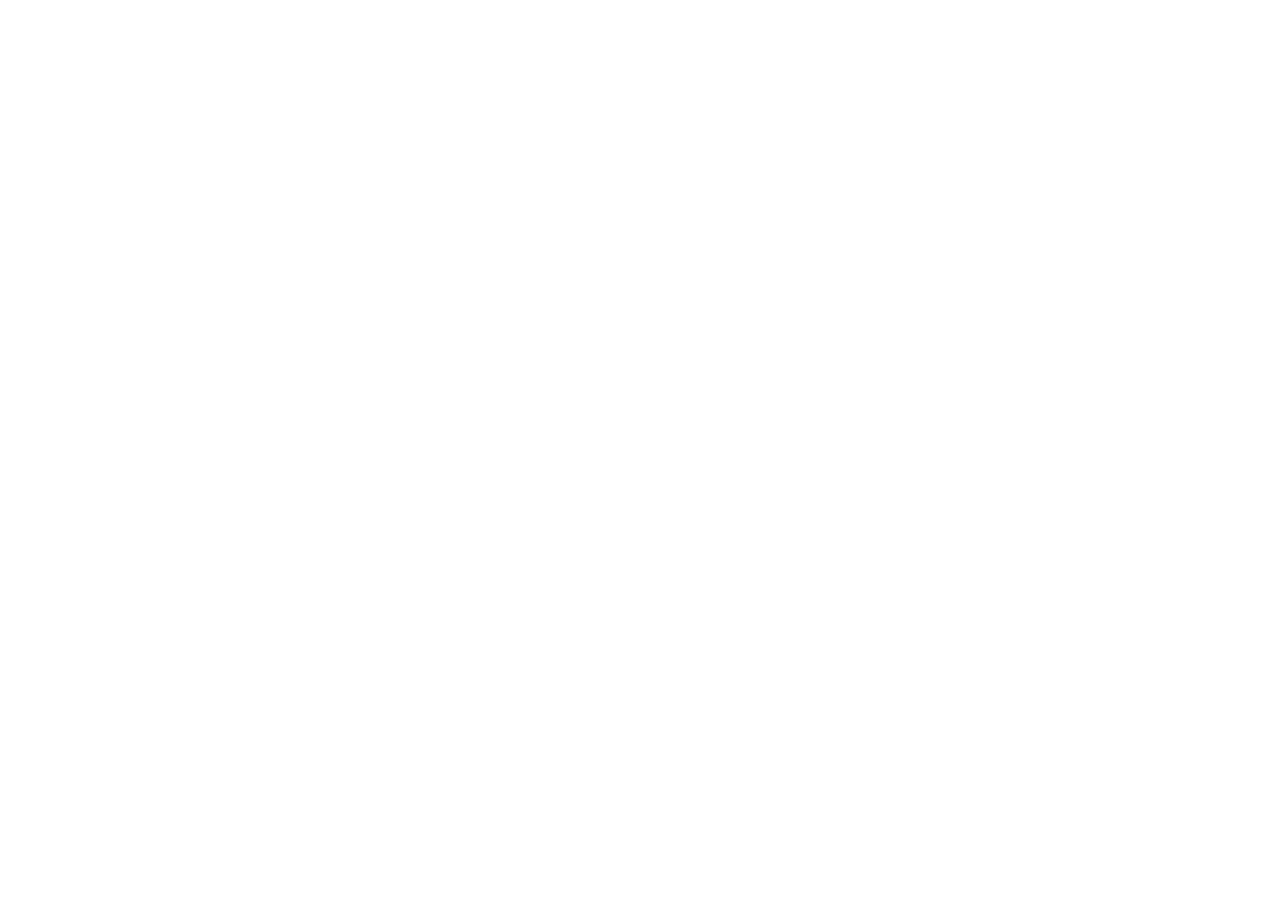
==== index.html @ 01b79fdd "Initial commit" ====
<!DOCTYPE html>
<html lang="en">
<head>
  <meta charset="utf-8" />
  <meta name="viewport" content="width=device-width, initial-scale=1" />
  <meta
    name="description"
    content="SwaggerUI"
  />
  <title>SwaggerUI</title>
  <link rel="stylesheet" href="https://unpkg.com/swagger-ui-dist@4.5.0/swagger-ui.css" />
  <link rel="stylesheet" href="./css/theme-flattop.css">
</head>
<body id="body">
<div id="swagger-ui"></div>
<script src="https://unpkg.com/swagger-ui-dist@4.5.0/swagger-ui-bundle.js" crossorigin></script>
<script src="./js/openapiLogic.js" opendef="./definitions/subnet.yaml"></script>
<script src="./js/hideThings.js"></script>
</body>
</html>
---- css/theme-flattop.css ----
@charset "UTF-8";
.swagger-ui html {
  box-sizing: border-box
}

.swagger-ui *, .swagger-ui :after, .swagger-ui :before {
  box-sizing: inherit
}

.swagger-ui body {
  margin: 0;
  background: #fafafa
}

.swagger-ui .wrapper {
  width: 100%;
  max-width: 1460px;
  margin: 0 auto;
  padding: 0 20px
}

.swagger-ui .opblock-tag-section {
  display: -webkit-box;
  display: -ms-flexbox;
  display: flex;
  -webkit-box-orient: vertical;
  -webkit-box-direction: normal;
  -ms-flex-direction: column;
  flex-direction: column
}

.swagger-ui .opblock-tag {
  display: -webkit-box;
  display: -ms-flexbox;
  display: flex;
  padding: 10px 20px 10px 10px;
  cursor: pointer;
  -webkit-transition: all .2s;
  transition: all .2s;
  border-bottom: 1px solid rgba(59, 65, 81, .3);
  -webkit-box-align: center;
  -ms-flex-align: center;
  align-items: center
}

.swagger-ui .opblock-tag:hover {
  background: rgba(0, 0, 0, .02)
}

.swagger-ui .opblock-tag {
  font-size: 24px;
  margin: 0 0 5px;
  font-family: Titillium Web, sans-serif;
  color: #3b4151
}

.swagger-ui .opblock-tag.no-desc span {
  -webkit-box-flex: 1;
  -ms-flex: 1;
  flex: 1
}

.swagger-ui .opblock-tag svg {
  -webkit-transition: all .4s;
  transition: all .4s
}

.swagger-ui .opblock-tag small {
  font-size: 14px;
  font-weight: 400;
  padding: 0 10px;
  -webkit-box-flex: 1;
  -ms-flex: 1;
  flex: 1;
  font-family: Open Sans, sans-serif;
  color: #3b4151
}

.swagger-ui .parаmeter__type {
  font-size: 12px;
  padding: 5px 0;
  font-family: Source Code Pro, monospace;
  font-weight: 600;
  color: #3b4151
}

.swagger-ui .view-line-link {
  position: relative;
  top: 3px;
  width: 20px;
  margin: 0 5px;
  cursor: pointer;
  -webkit-transition: all .5s;
  transition: all .5s
}

.swagger-ui .opblock {
  margin: 0 0 15px;
  border: 1px solid #000;
  border-radius: 4px;
  box-shadow: 0 0 3px rgba(0, 0, 0, .19)
}

.swagger-ui .opblock.is-open .opblock-summary {
  border-bottom: 1px solid #000
}

.swagger-ui .opblock .opblock-section-header {
  padding: 8px 20px;
  background: hsla(0, 0%, 100%, .8);
  box-shadow: 0 1px 2px rgba(0, 0, 0, .1)
}

.swagger-ui .opblock .opblock-section-header, .swagger-ui .opblock .opblock-section-header label {
  display: -webkit-box;
  display: -ms-flexbox;
  display: flex;
  -webkit-box-align: center;
  -ms-flex-align: center;
  align-items: center
}

.swagger-ui .opblock .opblock-section-header label {
  font-size: 12px;
  font-weight: 700;
  margin: 0;
  font-family: Titillium Web, sans-serif;
  color: #3b4151
}

.swagger-ui .opblock .opblock-section-header label span {
  padding: 0 10px 0 0
}

.swagger-ui .opblock .opblock-section-header h4 {
  font-size: 14px;
  margin: 0;
  -webkit-box-flex: 1;
  -ms-flex: 1;
  flex: 1;
  font-family: Titillium Web, sans-serif;
  color: #3b4151
}

.swagger-ui .opblock .opblock-summary-method {
  font-size: 14px;
  font-weight: 700;
  min-width: 80px;
  padding: 6px 15px;
  text-align: center;
  border-radius: 3px;
  background: #000;
  text-shadow: 0 1px 0 rgba(0, 0, 0, .1);
  font-family: Titillium Web, sans-serif;
  color: #fff
}

.swagger-ui .opblock .opblock-summary-path, .swagger-ui .opblock .opblock-summary-path__deprecated {
  font-size: 16px;
  display: -webkit-box;
  display: -ms-flexbox;
  display: flex;
  padding: 0 10px;
  font-family: Source Code Pro, monospace;
  font-weight: 600;
  color: #3b4151;
  -webkit-box-align: center;
  -ms-flex-align: center;
  align-items: center
}

.swagger-ui .opblock .opblock-summary-path .view-line-link, .swagger-ui .opblock .opblock-summary-path__deprecated .view-line-link {
  position: relative;
  top: 2px;
  width: 0;
  margin: 0;
  cursor: pointer;
  -webkit-transition: all .5s;
  transition: all .5s
}

.swagger-ui .opblock .opblock-summary-path:hover .view-line-link, .swagger-ui .opblock .opblock-summary-path__deprecated:hover .view-line-link {
  width: 18px;
  margin: 0 5px
}

.swagger-ui .opblock .opblock-summary-path__deprecated {
  text-decoration: line-through
}

.swagger-ui .opblock .opblock-summary-description {
  font-size: 13px;
  -webkit-box-flex: 1;
  -ms-flex: 1;
  flex: 1;
  font-family: Open Sans, sans-serif;
  color: #3b4151
}

.swagger-ui .opblock .opblock-summary {
  display: -webkit-box;
  display: -ms-flexbox;
  display: flex;
  padding: 5px;
  cursor: pointer;
  -webkit-box-align: center;
  -ms-flex-align: center;
  align-items: center
}

.swagger-ui .opblock.opblock-post {
  border-color: #49cc90;
  background: rgba(73, 204, 144, .1)
}

.swagger-ui .opblock.opblock-post .opblock-summary-method {
  background: #49cc90
}

.swagger-ui .opblock.opblock-post .opblock-summary {
  border-color: #49cc90
}

.swagger-ui .opblock.opblock-put {
  border-color: #fca130;
  background: rgba(252, 161, 48, .1)
}

.swagger-ui .opblock.opblock-put .opblock-summary-method {
  background: #fca130
}

.swagger-ui .opblock.opblock-put .opblock-summary {
  border-color: #fca130
}

.swagger-ui .opblock.opblock-delete {
  border-color: #f93e3e;
  background: rgba(249, 62, 62, .1)
}

.swagger-ui .opblock.opblock-delete .opblock-summary-method {
  background: #f93e3e
}

.swagger-ui .opblock.opblock-delete .opblock-summary {
  border-color: #f93e3e
}

.swagger-ui .opblock.opblock-get {
  border-color: #61affe;
  background: rgba(97, 175, 254, .1)
}

.swagger-ui .opblock.opblock-get .opblock-summary-method {
  background: #61affe
}

.swagger-ui .opblock.opblock-get .opblock-summary {
  border-color: #61affe
}

.swagger-ui .opblock.opblock-patch {
  border-color: #50e3c2;
  background: rgba(80, 227, 194, .1)
}

.swagger-ui .opblock.opblock-patch .opblock-summary-method {
  background: #50e3c2
}

.swagger-ui .opblock.opblock-patch .opblock-summary {
  border-color: #50e3c2
}

.swagger-ui .opblock.opblock-head {
  border-color: #9012fe;
  background: rgba(144, 18, 254, .1)
}

.swagger-ui .opblock.opblock-head .opblock-summary-method {
  background: #9012fe
}

.swagger-ui .opblock.opblock-head .opblock-summary {
  border-color: #9012fe
}

.swagger-ui .opblock.opblock-options {
  border-color: #0d5aa7;
  background: rgba(13, 90, 167, .1)
}

.swagger-ui .opblock.opblock-options .opblock-summary-method {
  background: #0d5aa7
}

.swagger-ui .opblock.opblock-options .opblock-summary {
  border-color: #0d5aa7
}

.swagger-ui .opblock.opblock-deprecated {
  opacity: .6;
  border-color: #ebebeb;
  background: hsla(0, 0%, 92%, .1)
}

.swagger-ui .opblock.opblock-deprecated .opblock-summary-method {
  background: #ebebeb
}

.swagger-ui .opblock.opblock-deprecated .opblock-summary {
  border-color: #ebebeb
}

.swagger-ui .tab {
  display: -webkit-box;
  display: -ms-flexbox;
  display: flex;
  margin: 20px 0 10px;
  padding: 0;
  list-style: none
}

.swagger-ui .tab li {
  font-size: 12px;
  min-width: 100px;
  min-width: 90px;
  padding: 0;
  cursor: pointer;
  font-family: Titillium Web, sans-serif;
  color: #3b4151
}

.swagger-ui .tab li:first-of-type {
  position: relative;
  padding-left: 0
}

.swagger-ui .tab li:first-of-type:after {
  position: absolute;
  top: 0;
  right: 6px;
  width: 1px;
  height: 100%;
  content: "";
  background: rgba(0, 0, 0, .2)
}

.swagger-ui .tab li.active {
  font-weight: 700
}

.swagger-ui .opblock-description-wrapper, .swagger-ui .opblock-title_normal {
  padding: 15px 20px
}

.swagger-ui .opblock-description-wrapper, .swagger-ui .opblock-description-wrapper h4, .swagger-ui .opblock-title_normal, .swagger-ui .opblock-title_normal h4 {
  font-size: 12px;
  margin: 0 0 5px;
  font-family: Open Sans, sans-serif;
  color: #3b4151
}

.swagger-ui .opblock-description-wrapper p, .swagger-ui .opblock-title_normal p {
  font-size: 14px;
  margin: 0;
  font-family: Open Sans, sans-serif;
  color: #3b4151
}

.swagger-ui .execute-wrapper {
  padding: 20px;
  text-align: right
}

.swagger-ui .execute-wrapper .btn {
  width: 100%;
  padding: 8px 40px
}

.swagger-ui .body-param-options {
  display: -webkit-box;
  display: -ms-flexbox;
  display: flex;
  -webkit-box-orient: vertical;
  -webkit-box-direction: normal;
  -ms-flex-direction: column;
  flex-direction: column
}

.swagger-ui .body-param-options .body-param-edit {
  padding: 10px 0
}

.swagger-ui .body-param-options label {
  padding: 8px 0
}

.swagger-ui .body-param-options label select {
  margin: 3px 0 0
}

.swagger-ui .responses-inner {
  padding: 20px
}

.swagger-ui .responses-inner h4, .swagger-ui .responses-inner h5 {
  font-size: 12px;
  margin: 10px 0 5px;
  font-family: Open Sans, sans-serif;
  color: #3b4151
}

.swagger-ui .response-col_status {
  font-size: 14px;
  font-family: Open Sans, sans-serif;
  color: #3b4151
}

.swagger-ui .response-col_status .response-undocumented {
  font-size: 11px;
  font-family: Source Code Pro, monospace;
  font-weight: 600;
  color: #999
}

.swagger-ui .response-col_description__inner span {
  font-size: 12px;
  font-style: italic;
  display: block;
  margin: 10px 0;
  padding: 10px;
  border-radius: 4px;
  background: #41444e;
  font-family: Source Code Pro, monospace;
  font-weight: 600;
  color: #fff
}

.swagger-ui .response-col_description__inner span p {
  margin: 0
}

.swagger-ui .opblock-body pre {
  font-size: 12px;
  margin: 0;
  padding: 10px;
  white-space: pre-wrap;
  border-radius: 4px;
  background: #41444e;
  font-family: Source Code Pro, monospace;
  font-weight: 600;
  color: #fff
}

.swagger-ui .opblock-body pre span {
  color: #fff!important
}

.swagger-ui .scheme-container {
  margin: 0 0 20px;
  padding: 30px 0;
  background: #fff;
  box-shadow: 0 1px 2px 0 rgba(0, 0, 0, .15)
}

.swagger-ui .scheme-container .schemes {
  display: -webkit-box;
  display: -ms-flexbox;
  display: flex;
  -webkit-box-align: center;
  -ms-flex-align: center;
  align-items: center
}

.swagger-ui .scheme-container .schemes>label {
  font-size: 12px;
  font-weight: 700;
  display: -webkit-box;
  display: -ms-flexbox;
  display: flex;
  -webkit-box-orient: vertical;
  -webkit-box-direction: normal;
  -ms-flex-direction: column;
  flex-direction: column;
  margin: -20px 15px 0 0;
  font-family: Titillium Web, sans-serif;
  color: #3b4151
}

.swagger-ui .scheme-container .schemes>label select {
  min-width: 130px;
  text-transform: uppercase
}

.swagger-ui .loading-container {
  padding: 40px 0 60px
}

.swagger-ui .loading-container .loading {
  position: relative
}

.swagger-ui .loading-container .loading:after {
  font-size: 10px;
  font-weight: 700;
  position: absolute;
  top: 50%;
  left: 50%;
  content: "loading";
  -webkit-transform: translate(-50%, -50%);
  transform: translate(-50%, -50%);
  text-transform: uppercase;
  font-family: Titillium Web, sans-serif;
  color: #3b4151
}

.swagger-ui .loading-container .loading:before {
  position: absolute;
  top: 50%;
  left: 50%;
  display: block;
  width: 60px;
  height: 60px;
  margin: -30px;
  content: "";
  -webkit-animation: rotation 1s infinite linear, opacity .5s;
  animation: rotation 1s infinite linear, opacity .5s;
  opacity: 1;
  border: 2px solid rgba(85, 85, 85, .1);
  border-top-color: rgba(0, 0, 0, .6);
  border-radius: 100%;
  -webkit-backface-visibility: hidden;
  backface-visibility: hidden
}

@-webkit-keyframes rotation {
  to {
    -webkit-transform: rotate(1turn);
    transform: rotate(1turn)
  }
}

@keyframes rotation {
  to {
    -webkit-transform: rotate(1turn);
    transform: rotate(1turn)
  }
}

@-webkit-keyframes blinker {
  50% {
    opacity: 0
  }
}

@keyframes blinker {
  50% {
    opacity: 0
  }
}

.swagger-ui .btn {
  font-size: 14px;
  font-weight: 700;
  padding: 5px 23px;
  -webkit-transition: all .3s;
  transition: all .3s;
  border: 2px solid #888;
  border-radius: 4px;
  background: transparent;
  box-shadow: 0 1px 2px rgba(0, 0, 0, .1);
  font-family: Titillium Web, sans-serif;
  color: #3b4151
}

.swagger-ui .btn[disabled] {
  cursor: not-allowed;
  opacity: .3
}

.swagger-ui .btn:hover {
  box-shadow: 0 0 5px rgba(0, 0, 0, .3)
}

.swagger-ui .btn.cancel {
  border-color: #ff6060;
  font-family: Titillium Web, sans-serif;
  color: #ff6060
}

.swagger-ui .btn.authorize {
  line-height: 1;
  display: inline;
  color: #49cc90;
  border-color: #49cc90
}

.swagger-ui .btn.authorize span {
  float: left;
  padding: 4px 20px 0 0
}

.swagger-ui .btn.authorize svg {
  fill: #49cc90
}

.swagger-ui .btn.execute {
  -webkit-animation: pulse 2s infinite;
  animation: pulse 2s infinite;
  color: #fff;
  border-color: #4990e2
}

@-webkit-keyframes pulse {
  0% {
    color: #fff;
    background: #4990e2;
    box-shadow: 0 0 0 0 rgba(73, 144, 226, .8)
  }
  70% {
    box-shadow: 0 0 0 5px rgba(73, 144, 226, 0)
  }
  to {
    color: #fff;
    background: #4990e2;
    box-shadow: 0 0 0 0 rgba(73, 144, 226, 0)
  }
}

@keyframes pulse {
  0% {
    color: #fff;
    background: #4990e2;
    box-shadow: 0 0 0 0 rgba(73, 144, 226, .8)
  }
  70% {
    box-shadow: 0 0 0 5px rgba(73, 144, 226, 0)
  }
  to {
    color: #fff;
    background: #4990e2;
    box-shadow: 0 0 0 0 rgba(73, 144, 226, 0)
  }
}

.swagger-ui .btn-group {
  display: -webkit-box;
  display: -ms-flexbox;
  display: flex;
  padding: 30px
}

.swagger-ui .btn-group .btn {
  -webkit-box-flex: 1;
  -ms-flex: 1;
  flex: 1
}

.swagger-ui .btn-group .btn:first-child {
  border-radius: 4px 0 0 4px
}

.swagger-ui .btn-group .btn:last-child {
  border-radius: 0 4px 4px 0
}

.swagger-ui .authorization__btn {
  padding: 0 10px;
  border: none;
  background: none
}

.swagger-ui .authorization__btn.locked {
  opacity: 1
}

.swagger-ui .authorization__btn.unlocked {
  opacity: .4
}

.swagger-ui .expand-methods, .swagger-ui .expand-operation {
  border: none;
  background: none
}

.swagger-ui .expand-methods svg, .swagger-ui .expand-operation svg {
  width: 20px;
  height: 20px
}

.swagger-ui .expand-methods {
  padding: 0 10px
}

.swagger-ui .expand-methods:hover svg {
  fill: #444
}

.swagger-ui .expand-methods svg {
  -webkit-transition: all .3s;
  transition: all .3s;
  fill: #777
}

.swagger-ui button {
  cursor: pointer;
  outline: none
}

.swagger-ui select {
  font-size: 14px;
  font-weight: 700;
  padding: 5px 40px 5px 10px;
  border: 2px solid #41444e;
  border-radius: 4px;
  background: #f7f7f7 url([data-uri]) right 10px center no-repeat;
  background-size: 20px;
  box-shadow: 0 1px 2px 0 rgba(0, 0, 0, .25);
  font-family: Titillium Web, sans-serif;
  color: #3b4151;
  -webkit-appearance: none;
  -moz-appearance: none;
  appearance: none
}

.swagger-ui select[multiple] {
  margin: 5px 0;
  padding: 5px;
  background: #f7f7f7
}

.swagger-ui .opblock-body select {
  min-width: 230px
}

.swagger-ui label {
  font-size: 12px;
  font-weight: 700;
  margin: 0 0 5px;
  font-family: Titillium Web, sans-serif;
  color: #3b4151
}

.swagger-ui input[type=email], .swagger-ui input[type=password], .swagger-ui input[type=search], .swagger-ui input[type=text] {
  min-width: 100px;
  margin: 5px 0;
  padding: 8px 10px;
  border: 1px solid #d9d9d9;
  border-radius: 4px;
  background: #fff
}

.swagger-ui input[type=email].invalid, .swagger-ui input[type=password].invalid, .swagger-ui input[type=search].invalid, .swagger-ui input[type=text].invalid {
  -webkit-animation: shake .4s 1;
  animation: shake .4s 1;
  border-color: #f93e3e;
  background: #feebeb
}

@-webkit-keyframes shake {
  10%, 90% {
    -webkit-transform: translate3d(-1px, 0, 0);
    transform: translate3d(-1px, 0, 0)
  }
  20%, 80% {
    -webkit-transform: translate3d(2px, 0, 0);
    transform: translate3d(2px, 0, 0)
  }
  30%, 50%, 70% {
    -webkit-transform: translate3d(-4px, 0, 0);
    transform: translate3d(-4px, 0, 0)
  }
  40%, 60% {
    -webkit-transform: translate3d(4px, 0, 0);
    transform: translate3d(4px, 0, 0)
  }
}

@keyframes shake {
  10%, 90% {
    -webkit-transform: translate3d(-1px, 0, 0);
    transform: translate3d(-1px, 0, 0)
  }
  20%, 80% {
    -webkit-transform: translate3d(2px, 0, 0);
    transform: translate3d(2px, 0, 0)
  }
  30%, 50%, 70% {
    -webkit-transform: translate3d(-4px, 0, 0);
    transform: translate3d(-4px, 0, 0)
  }
  40%, 60% {
    -webkit-transform: translate3d(4px, 0, 0);
    transform: translate3d(4px, 0, 0)
  }
}

.swagger-ui textarea {
  font-size: 12px;
  width: 100%;
  min-height: 280px;
  padding: 10px;
  border: none;
  border-radius: 4px;
  outline: none;
  background: hsla(0, 0%, 100%, .8);
  font-family: Source Code Pro, monospace;
  font-weight: 600;
  color: #3b4151
}

.swagger-ui textarea:focus {
  border: 2px solid #61affe
}

.swagger-ui textarea.curl {
  font-size: 12px;
  min-height: 100px;
  margin: 0;
  padding: 10px;
  resize: none;
  border-radius: 4px;
  background: #41444e;
  font-family: Source Code Pro, monospace;
  font-weight: 600;
  color: #fff
}

.swagger-ui .checkbox {
  padding: 5px 0 10px;
  -webkit-transition: opacity .5s;
  transition: opacity .5s;
  color: #333
}

.swagger-ui .checkbox label {
  display: -webkit-box;
  display: -ms-flexbox;
  display: flex
}

.swagger-ui .checkbox p {
  font-weight: 400!important;
  font-style: italic;
  margin: 0!important;
  font-family: Source Code Pro, monospace;
  font-weight: 600;
  color: #3b4151
}

.swagger-ui .checkbox input[type=checkbox] {
  display: none
}

.swagger-ui .checkbox input[type=checkbox]+label>.item {
  position: relative;
  top: 3px;
  display: inline-block;
  width: 16px;
  height: 16px;
  margin: 0 8px 0 0;
  padding: 5px;
  cursor: pointer;
  border-radius: 1px;
  background: #e8e8e8;
  box-shadow: 0 0 0 2px #e8e8e8;
  -webkit-box-flex: 0;
  -ms-flex: none;
  flex: none
}

.swagger-ui .checkbox input[type=checkbox]+label>.item:active {
  -webkit-transform: scale(.9);
  transform: scale(.9)
}

.swagger-ui .checkbox input[type=checkbox]:checked+label>.item {
  background: #e8e8e8 url("data:image/svg+xml;charset=utf-8,%3Csvg width='10' height='8' viewBox='3 7 10 8' xmlns='http://www.w3.org/2000/svg'%3E%3Cpath fill='%2341474E' fill-rule='evenodd' d='M6.333 15L3 11.667l1.333-1.334 2 2L11.667 7 13 8.333z'/%3E%3C/svg%3E") 50% no-repeat
}

.swagger-ui .dialog-ux {
  position: fixed;
  z-index: 9999;
  top: 0;
  right: 0;
  bottom: 0;
  left: 0
}

.swagger-ui .dialog-ux .backdrop-ux {
  position: fixed;
  top: 0;
  right: 0;
  bottom: 0;
  left: 0;
  background: rgba(0, 0, 0, .8)
}

.swagger-ui .dialog-ux .modal-ux {
  position: absolute;
  z-index: 9999;
  top: 50%;
  left: 50%;
  width: 100%;
  min-width: 300px;
  max-width: 650px;
  -webkit-transform: translate(-50%, -50%);
  transform: translate(-50%, -50%);
  border: 1px solid #ebebeb;
  border-radius: 4px;
  background: #fff;
  box-shadow: 0 10px 30px 0 rgba(0, 0, 0, .2)
}

.swagger-ui .dialog-ux .modal-ux-content {
  overflow-y: auto;
  max-height: 540px;
  padding: 20px
}

.swagger-ui .dialog-ux .modal-ux-content p {
  font-size: 12px;
  margin: 0 0 5px;
  color: #41444e;
  font-family: Open Sans, sans-serif;
  color: #3b4151
}

.swagger-ui .dialog-ux .modal-ux-content h4 {
  font-size: 18px;
  font-weight: 600;
  margin: 15px 0 0;
  font-family: Titillium Web, sans-serif;
  color: #3b4151
}

.swagger-ui .dialog-ux .modal-ux-header {
  display: -webkit-box;
  display: -ms-flexbox;
  display: flex;
  padding: 12px 0;
  border-bottom: 1px solid #ebebeb;
  -webkit-box-align: center;
  -ms-flex-align: center;
  align-items: center
}

.swagger-ui .dialog-ux .modal-ux-header .close-modal {
  padding: 0 10px;
  border: none;
  background: none;
  -webkit-appearance: none;
  -moz-appearance: none;
  appearance: none
}

.swagger-ui .dialog-ux .modal-ux-header h3 {
  font-size: 20px;
  font-weight: 600;
  margin: 0;
  padding: 0 20px;
  -webkit-box-flex: 1;
  -ms-flex: 1;
  flex: 1;
  font-family: Titillium Web, sans-serif;
  color: #3b4151
}

.swagger-ui .model {
  font-size: 12px;
  font-weight: 300;
  font-family: Source Code Pro, monospace;
  font-weight: 600;
  color: #3b4151
}

.swagger-ui .model-toggle {
  font-size: 10px;
  position: relative;
  top: 6px;
  display: inline-block;
  margin: auto .3em;
  cursor: pointer;
  -webkit-transition: -webkit-transform .15s ease-in;
  transition: -webkit-transform .15s ease-in;
  transition: transform .15s ease-in;
  transition: transform .15s ease-in, -webkit-transform .15s ease-in;
  -webkit-transform: rotate(90deg);
  transform: rotate(90deg);
  -webkit-transform-origin: 50% 50%;
  transform-origin: 50% 50%
}

.swagger-ui .model-toggle.collapsed {
  -webkit-transform: rotate(0deg);
  transform: rotate(0deg)
}

.swagger-ui .model-toggle:after {
  display: block;
  width: 20px;
  height: 20px;
  content: "";
  background: url("data:image/svg+xml;charset=utf-8,%3Csvg xmlns='http://www.w3.org/2000/svg' width='24' height='24' viewBox='0 0 24 24'%3E%3Cpath d='M10 6L8.59 7.41 13.17 12l-4.58 4.59L10 18l6-6z'/%3E%3C/svg%3E") 50% no-repeat;
  background-size: 100%
}

.swagger-ui .model-jump-to-path {
  position: relative;
  cursor: pointer
}

.swagger-ui .model-jump-to-path .view-line-link {
  position: absolute;
  top: -.4em;
  cursor: pointer
}

.swagger-ui .model-title {
  position: relative
}

.swagger-ui .model-title:hover .model-hint {
  visibility: visible
}

.swagger-ui .model-hint {
  position: absolute;
  top: -1.8em;
  visibility: hidden;
  padding: .1em .5em;
  white-space: nowrap;
  color: #ebebeb;
  border-radius: 4px;
  background: rgba(0, 0, 0, .7)
}

.swagger-ui section.models {
  margin: 30px 0;
  border: 1px solid rgba(59, 65, 81, .3);
  border-radius: 4px
}

.swagger-ui section.models.is-open {
  padding: 0 0 20px
}

.swagger-ui section.models.is-open h4 {
  margin: 0 0 5px;
  border-bottom: 1px solid rgba(59, 65, 81, .3)
}

.swagger-ui section.models.is-open h4 svg {
  -webkit-transform: rotate(90deg);
  transform: rotate(90deg)
}

.swagger-ui section.models h4 {
  font-size: 16px;
  display: -webkit-box;
  display: -ms-flexbox;
  display: flex;
  margin: 0;
  padding: 10px 20px 10px 10px;
  cursor: pointer;
  -webkit-transition: all .2s;
  transition: all .2s;
  font-family: Titillium Web, sans-serif;
  color: #777;
  -webkit-box-align: center;
  -ms-flex-align: center;
  align-items: center
}

.swagger-ui section.models h4 svg {
  -webkit-transition: all .4s;
  transition: all .4s
}

.swagger-ui section.models h4 span {
  -webkit-box-flex: 1;
  -ms-flex: 1;
  flex: 1
}

.swagger-ui section.models h4:hover {
  background: rgba(0, 0, 0, .02)
}

.swagger-ui section.models h5 {
  font-size: 16px;
  margin: 0 0 10px;
  font-family: Titillium Web, sans-serif;
  color: #777
}

.swagger-ui section.models .model-jump-to-path {
  position: relative;
  top: 5px
}

.swagger-ui section.models .model-container {
  margin: 0 20px 15px;
  -webkit-transition: all .5s;
  transition: all .5s;
  border-radius: 4px;
  background: rgba(0, 0, 0, .05)
}

.swagger-ui section.models .model-container:hover {
  background: rgba(0, 0, 0, .07)
}

.swagger-ui section.models .model-container:first-of-type {
  margin: 20px
}

.swagger-ui section.models .model-container:last-of-type {
  margin: 0 20px
}

.swagger-ui section.models .model-box {
  background: none
}

.swagger-ui .model-box {
  padding: 10px;
  border-radius: 4px;
  background: rgba(0, 0, 0, .1)
}

.swagger-ui .model-box .model-jump-to-path {
  position: relative;
  top: 4px
}

.swagger-ui .model-title {
  font-size: 16px;
  font-family: Titillium Web, sans-serif;
  color: #555
}

.swagger-ui span>span.model, .swagger-ui span>span.model .brace-close {
  padding: 0 0 0 10px
}

.swagger-ui .prop-type {
  color: #55a
}

.swagger-ui .prop-enum {
  display: block
}

.swagger-ui .prop-format {
  color: #999
}

.swagger-ui table {
  width: 100%;
  padding: 0 10px;
  border-collapse: collapse
}

.swagger-ui table.model tbody tr td {
  padding: 0;
  vertical-align: top
}

.swagger-ui table.model tbody tr td:first-of-type {
  width: 100px;
  padding: 0
}

.swagger-ui table.headers td {
  font-size: 12px;
  font-weight: 300;
  vertical-align: middle;
  font-family: Source Code Pro, monospace;
  font-weight: 600;
  color: #3b4151
}

.swagger-ui table tbody tr td {
  padding: 10px 0 0;
  vertical-align: top
}

.swagger-ui table tbody tr td:first-of-type {
  width: 20%;
  padding: 10px 0
}

.swagger-ui table thead tr td, .swagger-ui table thead tr th {
  font-size: 12px;
  font-weight: 700;
  padding: 12px 0;
  text-align: left;
  border-bottom: 1px solid rgba(59, 65, 81, .2);
  font-family: Open Sans, sans-serif;
  color: #3b4151
}

.swagger-ui .parameters-col_description p {
  font-size: 14px;
  margin: 0;
  font-family: Open Sans, sans-serif;
  color: #3b4151
}

.swagger-ui .parameters-col_description input[type=text] {
  width: 100%;
  max-width: 340px
}

.swagger-ui .parameter__name {
  font-size: 16px;
  font-weight: 400;
  font-family: Titillium Web, sans-serif;
  color: #3b4151
}

.swagger-ui .parameter__name.required {
  font-weight: 700
}

.swagger-ui .parameter__name.required:after {
  font-size: 10px;
  position: relative;
  top: -6px;
  padding: 5px;
  content: "required";
  color: rgba(255, 0, 0, .6)
}

.swagger-ui .parameter__in {
  font-size: 12px;
  font-style: italic;
  font-family: Source Code Pro, monospace;
  font-weight: 600;
  color: #888
}

.swagger-ui .table-container {
  padding: 20px
}

.swagger-ui .topbar {
  padding: 8px 30px;
  background-color: #89bf04
}

.swagger-ui .topbar .topbar-wrapper {
  -ms-flex-align: center
}

.swagger-ui .topbar .topbar-wrapper, .swagger-ui .topbar a {
  display: -webkit-box;
  display: -ms-flexbox;
  display: flex;
  -webkit-box-align: center;
  align-items: center
}

.swagger-ui .topbar a {
  font-size: 1.5em;
  font-weight: 700;
  text-decoration: none;
  -webkit-box-flex: 1;
  -ms-flex: 1;
  flex: 1;
  -ms-flex-align: center;
  font-family: Titillium Web, sans-serif;
  color: #fff
}

.swagger-ui .topbar a span {
  margin: 0;
  padding: 0 10px
}

.swagger-ui .topbar .download-url-wrapper {
  display: -webkit-box;
  display: -ms-flexbox;
  display: flex
}

.swagger-ui .topbar .download-url-wrapper input[type=text] {
  min-width: 350px;
  margin: 0;
  border: 2px solid #547f00;
  border-radius: 4px 0 0 4px;
  outline: none
}

.swagger-ui .topbar .download-url-wrapper .download-url-button {
  font-size: 16px;
  font-weight: 700;
  padding: 4px 40px;
  border: none;
  border-radius: 0 4px 4px 0;
  background: #547f00;
  font-family: Titillium Web, sans-serif;
  color: #fff
}

.swagger-ui .info {
  margin: 50px 0
}

.swagger-ui .info hgroup.main {
  margin: 0 0 20px
}

.swagger-ui .info hgroup.main a {
  font-size: 12px
}

.swagger-ui .info p {
  font-size: 14px;
  font-family: Open Sans, sans-serif;
  color: #3b4151
}

.swagger-ui .info code {
  padding: 3px 5px;
  border-radius: 4px;
  background: rgba(0, 0, 0, .05);
  font-family: Source Code Pro, monospace;
  font-weight: 600;
  color: #9012fe
}

.swagger-ui .info a {
  font-size: 14px;
  -webkit-transition: all .4s;
  transition: all .4s;
  font-family: Open Sans, sans-serif;
  color: #4990e2
}

.swagger-ui .info a:hover {
  color: #1f69c0
}

.swagger-ui .info>div {
  margin: 0 0 5px
}

.swagger-ui .info .base-url {
  font-size: 12px;
  font-weight: 300!important;
  margin: 0;
  font-family: Source Code Pro, monospace;
  font-weight: 600;
  color: #3b4151
}

.swagger-ui .info .title {
  font-size: 36px;
  margin: 0;
  font-family: Open Sans, sans-serif;
  color: #3b4151
}

.swagger-ui .info .title small {
  font-size: 10px;
  position: relative;
  top: -5px;
  display: inline-block;
  margin: 0 0 0 5px;
  padding: 2px 4px;
  vertical-align: super;
  border-radius: 57px;
  background: #7d8492
}

.swagger-ui .info .title small pre {
  margin: 0;
  font-family: Titillium Web, sans-serif;
  color: #fff
}

.swagger-ui .auth-btn-wrapper {
  display: -webkit-box;
  display: -ms-flexbox;
  display: flex;
  padding: 10px 0;
  -webkit-box-pack: center;
  -ms-flex-pack: center;
  justify-content: center
}

.swagger-ui .auth-wrapper {
  display: -webkit-box;
  display: -ms-flexbox;
  display: flex;
  -webkit-box-flex: 1;
  -ms-flex: 1;
  flex: 1;
  -webkit-box-pack: end;
  -ms-flex-pack: end;
  justify-content: flex-end
}

.swagger-ui .auth-wrapper .authorize {
  padding-right: 20px
}

.swagger-ui .auth-container {
  margin: 0 0 10px;
  padding: 10px 20px;
  border-bottom: 1px solid #ebebeb
}

.swagger-ui .auth-container:last-of-type {
  margin: 0;
  padding: 10px 20px;
  border: 0
}

.swagger-ui .auth-container h4 {
  margin: 5px 0 15px!important
}

.swagger-ui .auth-container .wrapper {
  margin: 0;
  padding: 0
}

.swagger-ui .auth-container input[type=password], .swagger-ui .auth-container input[type=text] {
  min-width: 230px
}

.swagger-ui .auth-container .errors {
  font-size: 12px;
  padding: 10px;
  border-radius: 4px;
  font-family: Source Code Pro, monospace;
  font-weight: 600;
  color: #3b4151
}

.swagger-ui .scopes h2 {
  font-size: 14px;
  font-family: Titillium Web, sans-serif;
  color: #3b4151
}

.swagger-ui .scope-def {
  padding: 0 0 20px
}

.swagger-ui .errors-wrapper {
  margin: 20px;
  padding: 10px 20px;
  -webkit-animation: scaleUp .5s;
  animation: scaleUp .5s;
  border: 2px solid #f93e3e;
  border-radius: 4px;
  background: rgba(249, 62, 62, .1)
}

.swagger-ui .errors-wrapper .error-wrapper {
  margin: 0 0 10px
}

.swagger-ui .errors-wrapper .errors h4 {
  font-size: 14px;
  margin: 0;
  font-family: Source Code Pro, monospace;
  font-weight: 600;
  color: #3b4151
}

.swagger-ui .errors-wrapper hgroup {
  display: -webkit-box;
  display: -ms-flexbox;
  display: flex;
  -webkit-box-align: center;
  -ms-flex-align: center;
  align-items: center
}

.swagger-ui .errors-wrapper hgroup h4 {
  font-size: 20px;
  margin: 0;
  -webkit-box-flex: 1;
  -ms-flex: 1;
  flex: 1;
  font-family: Titillium Web, sans-serif;
  color: #3b4151
}

@-webkit-keyframes scaleUp {
  0% {
    -webkit-transform: scale(.8);
    transform: scale(.8);
    opacity: 0
  }
  to {
    -webkit-transform: scale(1);
    transform: scale(1);
    opacity: 1
  }
}

@keyframes scaleUp {
  0% {
    -webkit-transform: scale(.8);
    transform: scale(.8);
    opacity: 0
  }
  to {
    -webkit-transform: scale(1);
    transform: scale(1);
    opacity: 1
  }
}

.swagger-ui .Resizer.vertical.disabled {
  display: none
}

/*# sourceMappingURL=swagger-ui.css.map*/

/**
 * Swagger UI Theme Overrides
 *
 * Theme: Flattop
 * Author: Mark Ostrander
 * Github: https://github.com/ostranme/swagger-ui-themes
 */

 .swagger-ui .opblock.opblock-post {
   border-color: #DADFE1;
   background: rgba(236, 240, 241, .1);
 }

 .swagger-ui .opblock.opblock-post .opblock-summary-method {
   background: #049372;
 }

 .swagger-ui .opblock.opblock-post .opblock-summary {
   border-color: #DADFE1;
 }

 .swagger-ui .opblock.opblock-put {
   border-color: #DADFE1;
   background: rgba(236, 240, 241, .1);
 }

 .swagger-ui .opblock.opblock-put .opblock-summary-method {
   background: #EB9532;
 }

 .swagger-ui .opblock.opblock-put .opblock-summary {
   border-color: #DADFE1;
 }

 .swagger-ui .opblock.opblock-delete {
   border-color: #DADFE1;
   background: rgba(236, 240, 241, .1);
 }

 .swagger-ui .opblock.opblock-delete .opblock-summary-method {
   background: #C0392B;
 }

 .swagger-ui .opblock.opblock-delete .opblock-summary {
   border-color: #DADFE1;
 }

 .swagger-ui .opblock.opblock-get {
   border-color: #DADFE1;
   background: rgba(236, 240, 241, .1);
 }

 .swagger-ui .opblock.opblock-get .opblock-summary-method {
   background: #34495E;
 }

 .swagger-ui .opblock.opblock-get .opblock-summary {
   border-color: #DADFE1;
 }

 .swagger-ui .opblock.opblock-patch {
   border-color: #DADFE1;
   background: rgba(236, 240, 241, .1);
 }

 .swagger-ui .opblock.opblock-patch .opblock-summary-method {
   background: #F57C00;
 }

 .swagger-ui .opblock.opblock-patch .opblock-summary {
   border-color: #DADFE1;
 }

 .swagger-ui .opblock.opblock-head {
   border-color: #DADFE1;
   background: rgba(236, 240, 241, .1);
 }

 .swagger-ui .opblock.opblock-head .opblock-summary-method {
   background: #5C6BC0;
 }

 .swagger-ui .opblock.opblock-head .opblock-summary {
   border-color: #DADFE1;
 }

 .swagger-ui .opblock.opblock-options {
   border-color: #DADFE1;
   background: rgba(236, 240, 241, .1);
 }

 .swagger-ui .opblock.opblock-options .opblock-summary-method {
   background: #3F51B5;
 }

 .swagger-ui .opblock.opblock-options .opblock-summary {
   border-color: #DADFE1;
 }

 .swagger-ui .topbar {
   padding: 8px 30px;
   background-color: #2C3E50;
 }
 
 .swagger-ui .topbar .download-url-wrapper input[type=text] {
   min-width: 350px;
   margin: 0;
   border: 2px solid #DADFE1;
   border-radius: 4px 0 0 4px;
   outline: none;
 }

 .swagger-ui .topbar .download-url-wrapper .download-url-button {
   font-size: 16px;
   font-weight: 700;
   padding: 4px 40px;
   border: none;
   border-radius: 0 4px 4px 0;
   background: #DADFE1;
   font-family: Titillium Web, sans-serif;
   color: #2C3E50;
 }

 .swagger-ui .info a {
   font-size: 14px;
   -webkit-transition: all .4s;
   transition: all .4s;
   font-family: Open Sans, sans-serif;
   color: #336E7B;
 }

 .swagger-ui .info a:hover {
   color: #336E7B;
 }

 .swagger-ui .btn.authorize {
   line-height: 1;
   display: inline;
   color: #336E7B;
   border-color: #336E7B;
 }
 .swagger-ui .btn.authorize svg {
   fill: #336E7B;
 }
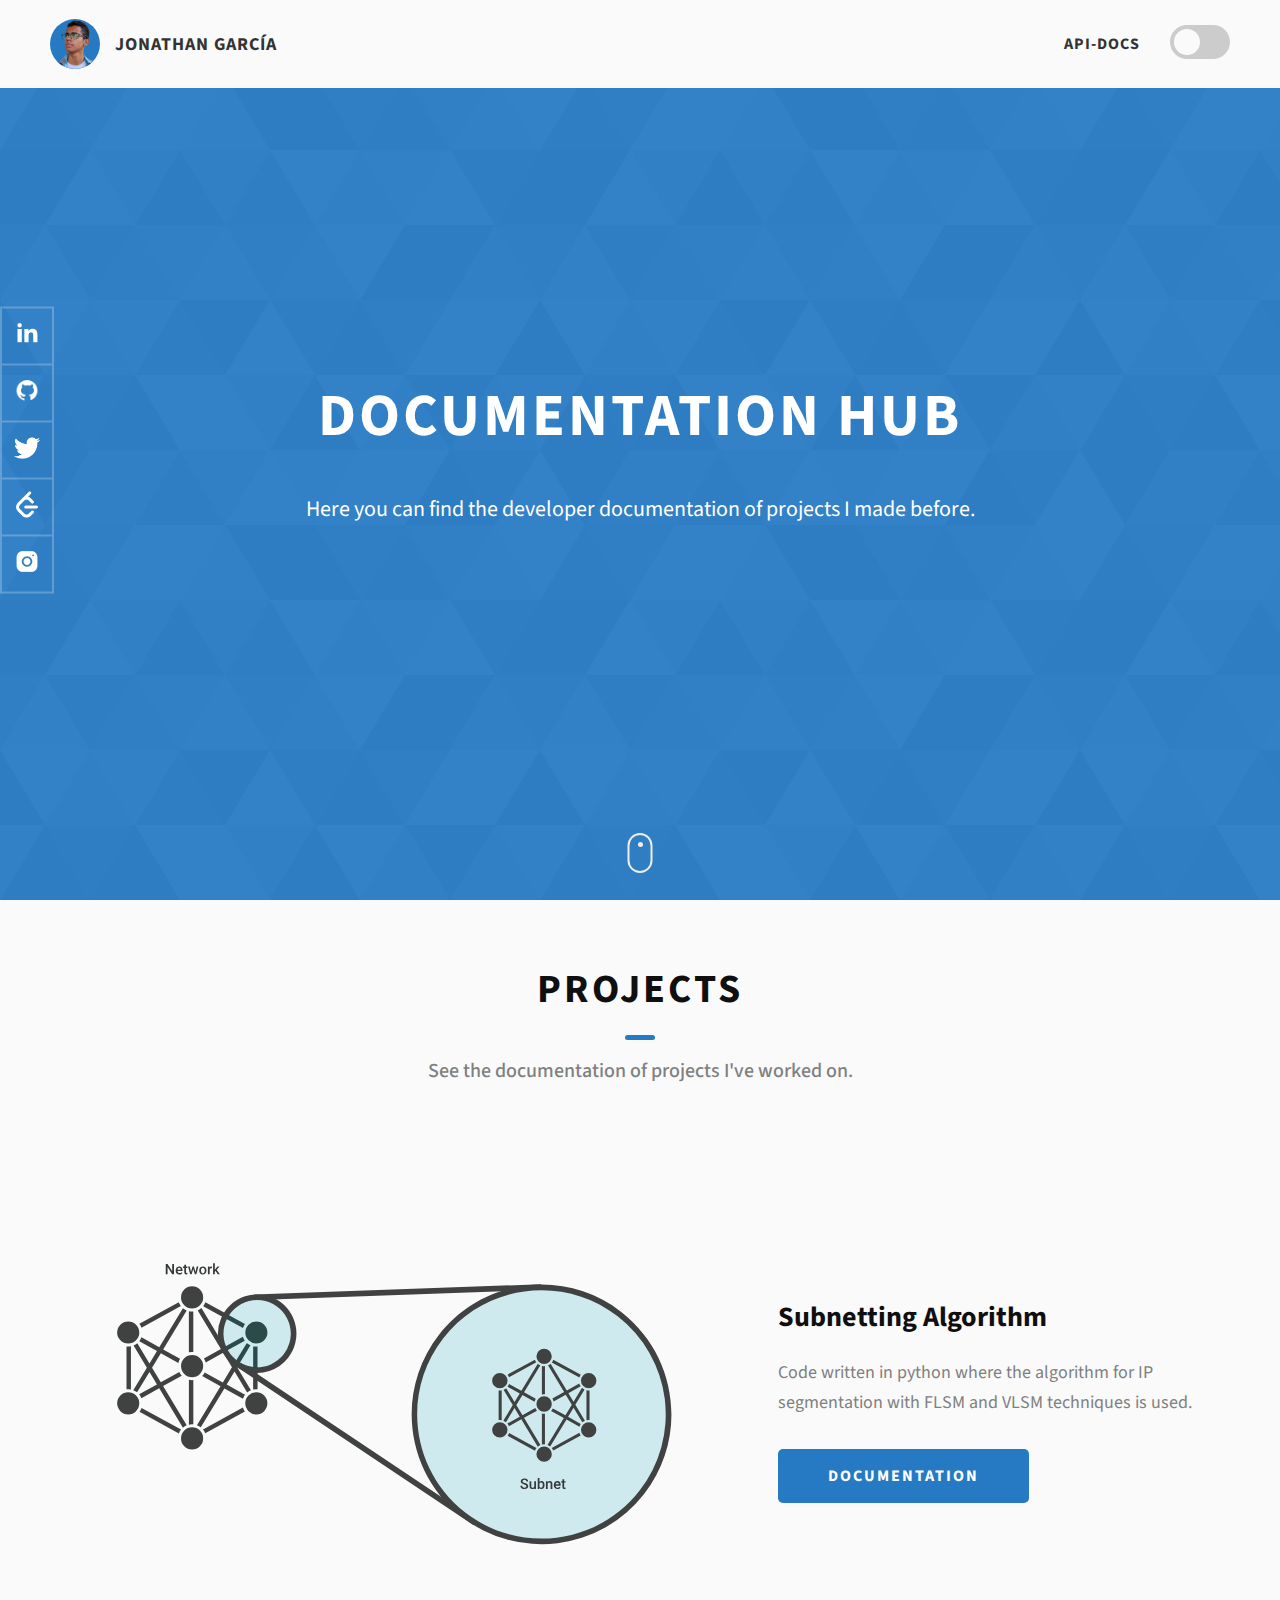
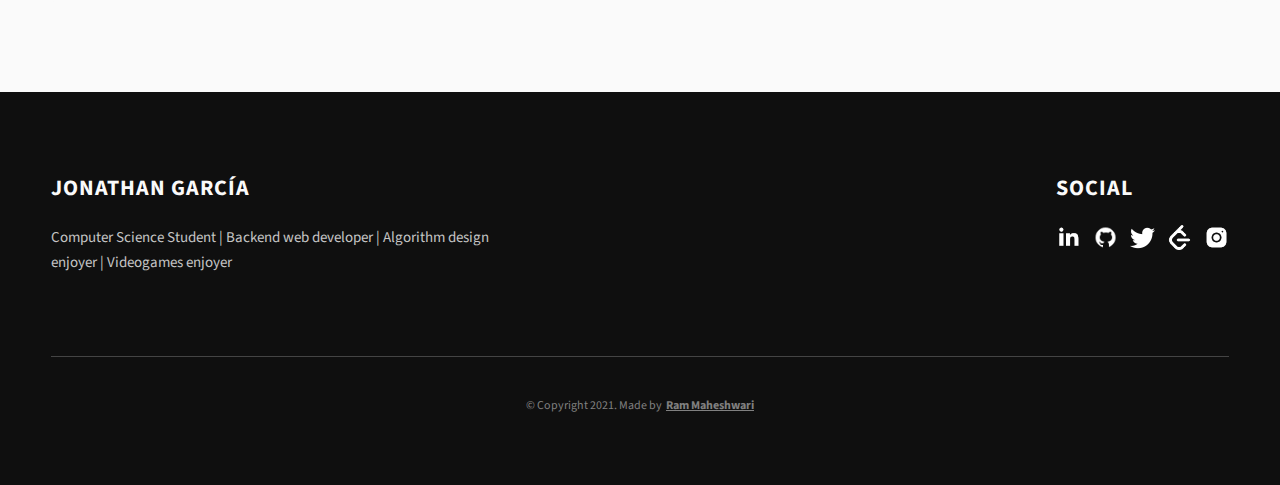
==== commit 7ca73592: "Add Hub" ====
--- a/index.html
+++ b/index.html
@@ -1,20 +1,214 @@
 <!DOCTYPE html>
 <html lang="en">
+
 <head>
-  <meta charset="utf-8" />
-  <meta name="viewport" content="width=device-width, initial-scale=1" />
-  <meta
-    name="description"
-    content="SwaggerUI"
-  />
-  <title>SwaggerUI</title>
-  <link rel="stylesheet" href="https://unpkg.com/swagger-ui-dist@4.5.0/swagger-ui.css" />
-  <link rel="stylesheet" href="./css/theme-flattop.css">
+
+  <meta charset="UTF-8" />
+  <meta name="viewport" content="width=device-width, initial-scale=1.0" />
+  <meta http-equiv="X-UA-Compatible" content="ie=edge" />
+  <title>Documentation Hub</title>
+  <meta name="description" content="Personal portfolio of Jonathan García" />
+
+  <link rel="stylesheet" href="css/style.css" />
+  <link rel="icon" href="./assets/icons/page-icon.png" type="image/icon type">
+
+  <link rel="preconnect" href="https://fonts.googleapis.com" />
+  <link rel="preconnect" href="https://fonts.gstatic.com" crossorigin />
+  <link href="https://fonts.googleapis.com/css2?family=Source+Sans+Pro:wght@400;600;700;900&display=swap"
+    rel="stylesheet" />
 </head>
-<body id="body">
-<div id="swagger-ui"></div>
-<script src="https://unpkg.com/swagger-ui-dist@4.5.0/swagger-ui-bundle.js" crossorigin></script>
-<script src="./js/openapiLogic.js" opendef="./definitions/subnet.yaml"></script>
-<script src="./js/hideThings.js"></script>
+
+<body class="body-scroll">
+  <header class="header">
+    <div class="header__content">
+      <div class="header__logo-container">
+        <div class="header__logo-img-cont">
+          <img src="./assets/png/perfil.png" alt="Ram Maheshwari Logo Image" class="header__logo-img" />
+        </div>
+        <span class="header__logo-sub">Jonathan García</span>
+      </div>
+      <div class="header__main">
+        <ul class="header__links">
+          <li class="header__link-wrapper">
+            <a href="./index.html" class="header__link"> API-Docs </a>
+          </li>
+          <li class="header__link-wrapper">
+            <label class="theme-switch" for="checkbox">
+              <input type="checkbox" id="checkbox" />
+              <div class="slider round"></div>
+            </label>
+          </li>
+        </ul>
+        <div class="header__main-ham-menu-cont">
+          <img src="./assets/svg/ham-menu.svg" alt="hamburger menu" class="header__main-ham-menu" />
+          <img src="./assets/svg/ham-menu-close.svg" alt="hamburger menu close"
+            class="header__main-ham-menu-close d-none" />
+        </div>
+      </div>
+    </div>
+    <div class="header__sm-menu">
+      <div class="header__sm-menu-content">
+        <ul class="header__sm-menu-links">
+          <li class="header__sm-menu-link">
+            <a href="./index.html"> API-Docs </a>
+          </li>
+
+          <li class="">
+            <div class="header__sm-menu-toggle">
+              <label class="theme-switch" for="checkbox">
+                <input type="checkbox" id="checkbox" />
+                <div class="slider round"></div>
+              </label>
+            </div>
+          </li>
+        </ul>
+      </div>
+    </div>
+  </header>
+  <section class="home-hero">
+
+    <div class="home-hero__content">
+      <h1 class="heading-primary">Documentation Hub</h1>
+      <div class="home-hero__info">
+        <p class="text-primary">
+          Here you can find the developer documentation of projects I made before.
+        </p>
+      </div>
+    </div>
+    <div class="home-hero__socials">
+      <div class="home-hero__social">
+        <a href="https://www.linkedin.com/in/jonathan-garcia-elpi/" target="_blank" class="home-hero__social-icon-link">
+          <img src="./assets/png/linkedin-ico.png" alt="icon" class="home-hero__social-icon" />
+        </a>
+      </div>
+      <div class="home-hero__social">
+        <a href="https://github.com/ElPitagoras14" target="_blank" class="home-hero__social-icon-link">
+          <img src="./assets/png/github-ico.png" alt="icon" class="home-hero__social-icon" />
+        </a>
+      </div>
+      <div class="home-hero__social">
+        <a href="https://twitter.com/ElPitagoras14" target="_blank" class="home-hero__social-icon-link">
+          <img src="./assets/png/twitter-ico.png" alt="icon" class="home-hero__social-icon" />
+        </a>
+      </div>
+      <div class="home-hero__social">
+        <a href="https://leetcode.com/ElPitagoras14/" target="_blank" class="home-hero__social-icon-link">
+          <img src="./assets/png/leetcode-ico.png" alt="icon" class="home-hero__social-icon" />
+        </a>
+      </div>
+      <div class="home-hero__social">
+        <a href="https://www.instagram.com/_afjhony/" target="_blank"
+          class="home-hero__social-icon-link home-hero__social-icon-link--bd-none">
+          <img src="./assets/png/insta-ico.png" alt="icon" class="home-hero__social-icon" />
+        </a>
+      </div>
+    </div>
+    <div class="home-hero__mouse-scroll-cont">
+      <div class="mouse"></div>
+    </div>
+  </section>
+  <section id="projects" class="projects sec-pad">
+    <div class="main-container">
+      <h2 class="heading heading-sec heading-sec__mb-bg">
+        <span class="heading-sec__main">Projects</span>
+        <span class="heading-sec__sub">
+          See the documentation of projects I've worked on.
+        </span>
+      </h2>
+
+      <div class="projects__row">
+          <div class="projects__row-img-cont">
+            <img src="./assets/projects-imgs/subnet-diagram.svg" alt="Software Screenshot" class="projects__row-img"
+              loading="lazy" />
+          </div>
+          <div class="projects__row-content">
+            <h3 class="projects__row-content-title">Subnetting Algorithm</h3>
+            <p class="projects__row-content-desc">
+              Code written in python where the algorithm for IP 
+              segmentation with FLSM and VLSM techniques is used.
+            </p>
+            <a href="./views/subnetAPI.html" target="_blank" class="btn btn--med btn--theme dynamicBgClr">Documentation</a>
+          </div>
+        </div>
+
+      <!-- <div class="projects__content">
+        <div class="projects__row">
+          <div class="projects__row-img-cont">
+            <img src="./assets/projects-imgs/urbapass-back.png" alt="Software Screenshot" class="projects__row-img"
+              loading="lazy" />
+          </div>
+          <div class="projects__row-content">
+            <h3 class="projects__row-content-title">Urbapass Backend</h3>
+            <p class="projects__row-content-desc">
+              UrbaPass Backend is a REST API that will allow communication 
+              between the company client and server, facilitating interaction 
+              and obtaining data through requests with the HTTP protocol.
+            </p>
+            <a href="./projects/urbapass-backend.html" class="btn btn--med btn--theme dynamicBgClr">Documentation</a>
+          </div>
+        </div>
+        
+        <div class="projects__row">
+          <div class="projects__row-img-cont">
+            <img src="./assets/projects-imgs/unity.jpg" alt="Software Screenshot" class="projects__row-img"
+              loading="lazy" />
+          </div>
+          <div class="projects__row-content">
+            <h3 class="projects__row-content-title">PPL Adventure</h3>
+            <p class="projects__row-content-desc">
+              PPL Adventure is a game made with Unity set in the ESPOL campus 
+              as part of the Taws club's new member admission project. In this 
+              project I acted as a mentor of the team where I guided the approach of the project.
+            </p>
+            <a href="./projects/ppl-adventure.html" class="btn btn--med btn--theme dynamicBgClr">Documentation</a>
+          </div>
+        </div>
+      </div> -->
+    </div>
+  </section>
+  <footer class="main-footer">
+    <div class="main-container">
+      <div class="main-footer__upper">
+        <div class="main-footer__row main-footer__row-1">
+          <h2 class="heading heading-sm main-footer__heading-sm">
+            <span>Social</span>
+          </h2>
+          <div class="main-footer__social-cont">
+            <a target="_blank" rel="noreferrer" href="https://www.linkedin.com/in/jonathan-garcia-elpi/">
+              <img class="main-footer__icon" src="./assets/png/linkedin-ico.png" alt="icon" />
+            </a>
+            <a target="_blank" rel="noreferrer" href="https://github.com/ElPitagoras14">
+              <img class="main-footer__icon" src="./assets/png/github-ico.png" alt="icon" />
+            </a>
+            <a target="_blank" rel="noreferrer" href="https://twitter.com/ElPitagoras14">
+              <img class="main-footer__icon" src="./assets/png/twitter-ico.png" alt="icon" />
+            </a>
+            <a target="_blank" rel="noreferrer" href="https://leetcode.com/ElPitagoras14/">
+              <img class="main-footer__icon" src="./assets/png/leetcode-ico.png" alt="icon" />
+            </a>
+            <a target="_blank" rel="noreferrer" href="https://www.instagram.com/_afjhony/">
+              <img class="main-footer__icon main-footer__icon--mr-none" src="./assets/png/insta-ico.png" alt="icon" />
+            </a>
+          </div>
+        </div>
+        <div class="main-footer__row main-footer__row-2">
+          <h4 class="heading heading-sm text-lt">Jonathan García</h4>
+          <p class="main-footer__short-desc">
+            Computer Science Student | Backend web developer | Algorithm design enjoyer | Videogames enjoyer
+          </p>
+        </div>
+      </div>
+
+      <!-- If you give me some credit or shoutout here by linking to my website, then it will be a big thing for me and will help me a lot :) -->
+      <div class="main-footer__lower">
+        &copy; Copyright 2021. Made by
+        <a rel="noreferrer" target="_blank" href="https://rammaheshwari.com">Ram Maheshwari</a>
+      </div>
+    </div>
+  </footer>
+
+  <script src="./js/index.js"></script>
+  <script src="./js/form.js"></script>
 </body>
+
 </html>--- a/css/style.css
+++ b/css/style.css
@@ -0,0 +1,1234 @@
+/*
+0 - 600px:      Phone
+600 - 900px:    Tablet portrait
+900 - 1200px:   Tablet landscape
+[1200 - 1800] is where our normal styles apply
+1800px + :      Big desktop
+$breakpoint arguement choices:
+- phone
+- tab-port
+- tab-land
+- big-desktop
+
+Inside media queries 1em is always 16px i.e 1em = 16px at every screen size only inside media queries
+*/
+
+:root {
+  --bg-color-1: #fafafa;
+  --bg-color-2: #fafafa;
+
+  --footer-bg: #0f0f0f;
+  --text-footer-color: #fafafa;
+  --text-footer-desc-color: #fafafac8;
+
+  --text-color-1: #0f0f0f;
+  --text-color-2: #808080;
+  --text-btn-color: #ffffff;
+  --text-header-color: #ffffff;
+  --text-contact-color: #666666;
+  --text-link-color: #333333;
+
+  --operative-color: #0063b9d9;
+  --link-hover: #269affd9;
+
+  --gradient-left: #0062b9cc;
+  --gradient-right: #0062b9cc;
+
+  --enfasis-1: #ffffff3d;
+  --enfasis-2: #99999933;
+  --enfasis-3: #ffffff;
+
+  --scroll-bar: #fafafa;
+  --btn-border: #0062b9;
+}
+
+[data-theme="dark"] {
+  --bg-color-1: #0f0f0f;
+  --bg-color-2: #131313;
+
+  --text-color-1: #fafafa;
+  --text-color-2: #fafafac8;
+  --text-btn-color: #fafafa;
+  --text-header-color: #ffffff;
+  --text-contact-color: #fafafac8;
+  --text-link-color: #fafafa;
+
+  --operative-color: #0063b9e0;
+  --link-hover: #269affd9;
+
+  --gradient-left: #075192c8;
+  --gradient-right: #075192c8;
+
+  --enfasis-1: #ffffff3d;
+  --enfasis-2: #ffffff29;
+  --enfasis-3: #ffffff14;
+
+  --scroll-bar: #0f0f0f;
+  --btn-border: #ffffff14;
+}
+
+
+*,
+*::after,
+*::before {
+  margin: 0;
+  padding: 0;
+  box-sizing: inherit;
+  font-family: inherit;
+}
+
+html {
+  font-size: 62.5%;
+  scroll-behavior: smooth;
+}
+
+@media only screen and (max-width: 75em) {
+  html {
+    font-size: 59%;
+  }
+}
+
+@media only screen and (max-width: 56.25em) {
+  html {
+    font-size: 56%;
+  }
+}
+
+@media only screen and (min-width: 112.5em) {
+  html {
+    font-size: 65%;
+  }
+}
+
+
+body {
+  color: var(--text-color-1);
+  box-sizing: border-box;
+  position: relative;
+  line-height: 1.5;
+  font-family: sans-serif;
+  overflow-x: hidden;
+  overflow-y: scroll;
+  font-family: 'Source Sans Pro', sans-serif;
+}
+
+a {
+  text-decoration: none;
+  color: inherit;
+}
+
+li {
+  list-style: none;
+}
+
+input:focus,
+button:focus,
+a:focus,
+textarea:focus {
+  outline: none;
+}
+
+button {
+  border: none;
+  cursor: pointer;
+}
+
+textarea {
+  resize: none;
+}
+
+.body-scroll::-webkit-scrollbar {
+  width: 5px;
+}
+
+.body-scroll::-webkit-scrollbar-track {
+  -webkit-box-shadow: inset 10px 10px 8px var(--scroll-bar);
+}
+
+.body-scroll::-webkit-scrollbar-thumb {
+  background-color: var(--operative-color);
+}
+
+.heading-primary {
+  color: var(--text-header-color);
+  font-size: 6rem;
+  text-transform: uppercase;
+  letter-spacing: 3px;
+  text-align: center;
+}
+
+@media only screen and (max-width: 37.5em) {
+  .heading-primary {
+    font-size: 4.5rem;
+  }
+}
+
+.heading-sec__mb-bg {
+  margin-bottom: 11rem;
+}
+
+@media only screen and (max-width: 56.25em) {
+  .heading-sec__mb-bg {
+    margin-bottom: 8rem;
+  }
+}
+
+.heading-sec__mb-med {
+  margin-bottom: 9rem;
+}
+
+@media only screen and (max-width: 56.25em) {
+  .heading-sec__mb-med {
+    margin-bottom: 8rem;
+  }
+}
+
+.heading-sec__main {
+  display: block;
+  font-size: 4rem;
+  text-transform: uppercase;
+  letter-spacing: 1px;
+  letter-spacing: 3px;
+  text-align: center;
+  margin-bottom: 3.5rem;
+  position: relative;
+}
+
+.heading-sec__main--lt {
+  color: var(--text-header-color);
+}
+
+.heading-sec__main--lt::after {
+  content: '';
+  background: var(--bg-color-2) !important;
+}
+
+.heading-sec__main::after {
+  content: '';
+  position: absolute;
+  top: calc(100% + 1.5rem);
+  height: 5px;
+  width: 3rem;
+  background: var(--operative-color);
+  left: 50%;
+  transform: translateX(-50%);
+  border-radius: 5px;
+}
+
+@media only screen and (max-width: 37.5em) {
+  .heading-sec__main::after {
+    top: calc(100% + 1.2rem);
+  }
+}
+
+.heading-sec__sub {
+  display: block;
+  text-align: center;
+  color: var(--text-color-2);
+  font-size: 2rem;
+  font-weight: 500;
+  max-width: 80rem;
+  margin: auto;
+  line-height: 1.6;
+}
+
+@media only screen and (max-width: 37.5em) {
+  .heading-sec__sub {
+    font-size: 1.8rem;
+  }
+}
+
+.heading-sec__sub--lt {
+  color: var(--text-header-color);
+}
+
+.heading-sm {
+  font-size: 2.2rem;
+  text-transform: uppercase;
+  letter-spacing: 1px;
+}
+
+.main-container {
+  max-width: 120rem;
+  margin: auto;
+  width: 92%;
+  padding: 0 0 3rem 0;
+}
+
+.btn {
+  background: var(--bg-color-2);
+  color: var(--text-color-1);
+  text-transform: uppercase;
+  letter-spacing: 2px;
+  display: inline-block;
+  font-weight: 700;
+  border-radius: 5px;
+  transition: transform .3s;
+}
+
+.btn:hover {
+  transform: translateY(-3px);
+}
+
+.btn--bg {
+  padding: 1.5rem 8rem;
+  font-size: 2rem;
+}
+
+.btn--med {
+  padding: 1.5rem 5rem;
+  font-size: 1.6rem;
+}
+
+.btn--theme {
+  background: var(--operative-color);
+  color: var(--text-btn-color);
+}
+
+.btn--theme-inv {
+  color: var(--text-color-1);
+  background: var(--enfasis-3);
+  border: 2px solid var(--btn-border);
+  box-shadow: none;
+  padding: calc(1.5rem - 2px) calc(5rem - 2px);
+}
+
+.sec-pad {
+  padding: 6rem 0;
+}
+
+@media only screen and (max-width: 56.25em) {
+  .sec-pad {
+    padding: 8rem 0;
+  }
+}
+
+.text-primary {
+  color: var(--text-header-color);
+  font-size: 2.2rem;
+  text-align: center;
+  width: 100%;
+  line-height: 1.6;
+}
+
+@media only screen and (max-width: 37.5em) {
+  .text-primary {
+    font-size: 2rem;
+  }
+}
+
+.d-none {
+  display: none;
+}
+
+.home-hero {
+  color: var(--bg-color-2);
+  background: linear-gradient(to right, var(--gradient-left), var(--gradient-right)), url(../../assets/svg/common-bg.svg);
+  background-position: center;
+  height: 100vh;
+  min-height: 80rem;
+  max-height: 120rem;
+  position: relative;
+}
+
+@media only screen and (max-width: 37.5em) {
+  .home-hero {
+    height: unset;
+    min-height: unset;
+  }
+}
+
+.home-hero__socials {
+  position: absolute;
+  top: 50%;
+  border: 2px solid var(--enfasis-1);
+  border-left: 2px solid var(--enfasis-1);
+  transform: translateY(-50%);
+}
+
+@media only screen and (max-width: 56.25em) {
+  .home-hero__socials {
+    display: none;
+  }
+}
+
+.home-hero__mouse-scroll-cont {
+  position: absolute;
+  bottom: 3%;
+  left: 50%;
+  transform: translateX(-50%);
+}
+
+@media only screen and (max-width: 37.5em) {
+  .home-hero__mouse-scroll-cont {
+    display: none;
+  }
+}
+
+.home-hero__social {
+  width: 5rem;
+}
+
+.home-hero__social-icon-link {
+  width: 100%;
+  display: block;
+  padding: 1.2rem;
+  border-bottom: 2px solid var(--enfasis-1);
+  transition: background .3s;
+}
+
+.home-hero__social-icon-link:hover {
+  background: rgba(248, 248, 248, 0.1);
+}
+
+.home-hero__social-icon-link--bd-none {
+  border-bottom: 0;
+}
+
+.home-hero__social-icon {
+  width: 100%;
+}
+
+.home-hero__content {
+  position: absolute;
+  top: 50%;
+  left: 50%;
+  transform: translate(-50%, -50%);
+  max-width: 90rem;
+  width: 92%;
+}
+
+@media only screen and (max-width: 37.5em) {
+  .home-hero__content {
+    padding: 19rem 0 13rem 0;
+    margin: auto;
+    position: static;
+    transform: translate(0, 0);
+  }
+}
+
+.home-hero__info {
+  margin: 3rem auto 0 auto;
+  max-width: 80rem;
+}
+
+.home-hero__cta {
+  margin-top: 5rem;
+  text-align: center;
+}
+
+.about {
+  background: var(--bg-color-1);
+  color: var(--text-color-1);
+}
+
+.about__content {
+  display: grid;
+  grid-template-columns: 1fr 1fr;
+  grid-gap: 10rem;
+}
+
+@media only screen and (max-width: 56.25em) {
+  .about__content {
+    grid-template-columns: 1fr;
+    grid-gap: 8rem;
+  }
+}
+
+.about__content-title {
+  font-weight: 700;
+  font-size: 2.8rem;
+  margin-bottom: 3rem;
+}
+
+@media only screen and (max-width: 37.5em) {
+  .about__content-title {
+    font-size: 2.4rem;
+  }
+}
+
+.about__content-details-para {
+  font-size: 1.8rem;
+  color: var(--text-color-2);
+  max-width: 60rem;
+  line-height: 1.7;
+  margin-bottom: 1rem;
+}
+
+.about__content-details-para--hl {
+  font-weight: 700;
+  margin: 0 3px;
+}
+
+.about__content-details-para:last-child {
+  margin-bottom: 4rem;
+}
+
+.projects__row {
+  border-radius: 5px;
+  background-color: var(--bg-color-2);
+  color: var(--text-color-1);
+  display: grid;
+  grid-template-columns: 1.5fr 1fr;
+  grid-gap: 5rem;
+  margin-bottom: 11rem;
+}
+
+.project-details {
+  background-color: var(--bg-color-1);
+}
+
+
+@media only screen and (max-width: 56.25em) {
+  .projects__row {
+    grid-template-columns: 1fr;
+    grid-gap: 2rem;
+    margin-bottom: 8rem;
+  }
+}
+
+@media only screen and (max-width: 56.25em) {
+  .projects__row {
+    text-align: center;
+  }
+}
+
+.projects__row:last-child {
+  margin-bottom: 0;
+}
+
+.projects__row-img-cont {
+  overflow: hidden;
+  background-color: #fafafa;
+  border-radius: 5px;
+}
+
+.projects__row-img {
+  width: 100%;
+  display: block;
+  object-fit: cover;
+}
+
+.projects__row-content {
+  padding: 2rem 0;
+  display: flex;
+  justify-content: center;
+  flex-direction: column;
+  align-items: flex-start;
+}
+
+@media only screen and (max-width: 56.25em) {
+  .projects__row-content {
+    align-items: center;
+  }
+}
+
+.projects__row-content-title {
+  font-weight: 700;
+  font-size: 2.8rem;
+  margin-bottom: 2rem;
+}
+
+@media only screen and (max-width: 37.5em) {
+  .projects__row-content-title {
+    font-size: 2.4rem;
+  }
+}
+
+.projects__row-content-desc {
+  font-size: 1.8rem;
+  color: var(--text-color-2);
+  max-width: 60rem;
+  line-height: 1.7;
+  margin-bottom: 3rem;
+  margin-right: 3rem;
+}
+
+@media only screen and (max-width: 37.5em) {
+  .projects__row-content-desc {
+    font-size: 1.7rem;
+  }
+}
+
+@media only screen and (max-width: 56.25em) {
+  .projects__row-content-desc {
+    margin-right: 0rem;
+  }
+}
+
+.contact {
+  background: linear-gradient(to right, var(--gradient-left), var(--gradient-right)), url(../../assets/svg/common-bg.svg);
+  background-size: cover;
+  background-position: center;
+}
+
+.contact__form-container {
+  background: var(--bg-color-2);
+  padding: 4rem;
+  margin-top: 6rem;
+  max-width: 80rem;
+  text-align: right;
+  width: 95%;
+  border-radius: 5px;
+  margin: 5rem auto 0 auto;
+}
+
+@media only screen and (max-width: 37.5em) {
+  .contact__form-container {
+    padding: 3rem;
+  }
+}
+
+.contact__form-field {
+  margin-bottom: 4rem;
+}
+
+@media only screen and (max-width: 37.5em) {
+  .contact__form-field {
+    margin-bottom: 3rem;
+  }
+}
+
+.contact__form-label {
+  color: var(--text-contact-color);
+  font-size: 1.4rem;
+  letter-spacing: 1px;
+  font-weight: 700;
+  margin-bottom: 1rem;
+  display: block;
+  text-align: left;
+}
+
+.contact__form-input {
+  color: var(--text-color-2);
+  padding: 2rem;
+  width: 100%;
+  border: 1px solid var(--enfasis-3);
+  font-size: 1.6rem;
+  letter-spacing: 0px;
+  background: var(--enfasis-3);
+  border-radius: 5px;
+  font-weight: 600;
+  /* Code for Modern Browsers */
+  /* Code for WebKit, Blink, Edge */
+  /* Code for Internet Explorer 10-11 */
+  /* Code for Microsoft Edge */
+  /* Code for Mozilla Firefox 4 to 18 */
+  /* Code for Mozilla Firefox 19+ */
+}
+
+.contact__form-input::placeholder {
+  color: #999;
+  font-weight: 600;
+  font-size: 1.6rem;
+}
+
+.contact__form-input::-webkit-input-placeholder {
+  color: #999;
+  font-weight: 600;
+  font-size: 1.6rem;
+}
+
+.contact__form-input:-ms-input-placeholder {
+  color: #999;
+  font-weight: 600;
+  font-size: 1.6rem;
+}
+
+.contact__form-input::-ms-input-placeholder {
+  color: #999;
+  font-weight: 600;
+  font-size: 1.6rem;
+}
+
+.contact__form-input:-moz-placeholder {
+  opacity: 1;
+  color: #999;
+  font-weight: 600;
+  font-size: 1.6rem;
+}
+
+.contact__form-input::-moz-placeholder {
+  opacity: 1;
+  color: #999;
+  font-weight: 600;
+  font-size: 1.6rem;
+}
+
+.contact__btn {
+  width: 30%;
+  padding: 2rem 4rem;
+  font-size: 1.6rem;
+}
+
+@media only screen and (max-width: 37.5em) {
+  .contact__btn {
+    width: 100%;
+  }
+}
+
+.projects {
+  background-color: var(--bg-color-1);
+}
+
+.project-cs-hero {
+  color: var(--bg-color-2);
+  background: linear-gradient(to right, var(--gradient-left), var(--gradient-right)), url(../../assets/svg/common-bg.svg);
+  background-size: cover;
+  background-position: center;
+  position: relative;
+}
+
+@media only screen and (max-width: 37.5em) {
+  .project-cs-hero {
+    height: unset;
+    min-height: unset;
+  }
+}
+
+.project-cs-hero__content {
+  padding: 25rem 0 17rem 0;
+  max-width: 90rem;
+  width: 92%;
+  margin: auto;
+}
+
+@media only screen and (max-width: 37.5em) {
+  .project-cs-hero__content {
+    padding: 19rem 0 13rem 0;
+    margin: auto;
+    position: static;
+    transform: translate(0, 0);
+  }
+}
+
+.project-cs-hero__info {
+  margin: 3rem auto 0 auto;
+  max-width: 80rem;
+}
+
+.project-cs-hero__cta {
+  margin-top: 5rem;
+  text-align: center;
+}
+
+.project-details__content {
+  padding: 8rem 0 0rem 0;
+  max-width: 90rem;
+  margin: auto;
+}
+
+.project-details__content-title {
+  font-weight: 700;
+  font-size: 2.8rem;
+  margin-bottom: 3rem;
+}
+
+@media only screen and (max-width: 37.5em) {
+  .project-details__content-title {
+    font-size: 2.4rem;
+  }
+}
+
+.project-details__showcase-img-cont {
+  width: 100%;
+  margin-bottom: 6rem;
+}
+
+.project-details__showcase-img {
+  width: 100%;
+  background-color: #fafafa;
+}
+
+.project-details__content-main {
+  width: 100%;
+  max-width: 70rem;
+  margin: auto;
+}
+
+.project-details__desc {
+  margin: 0 0 7rem 0;
+}
+
+.project-details__desc-para {
+  font-size: 1.8rem;
+  line-height: 1.7;
+  color: var(--text-color-2);
+  margin-bottom: 2rem;
+}
+
+ul.project-details__desc-para li{
+  list-style-type: disc;
+  margin: 0 0 0 2rem;
+}
+
+.project-details__desc-para > a {
+  color: var(--link-hover);
+}
+
+.project-details__tools-used {
+  margin: 0 0 7rem 0;
+}
+
+.project-details__tools-used-list {
+  display: flex;
+  flex-wrap: wrap;
+}
+
+.project-details__tools-used-item {
+  padding: 1rem 2rem;
+  margin-bottom: 1.5rem;
+  margin-right: 1.5rem;
+  font-size: 1.6rem;
+  background: rgba(153, 153, 153, 0.2);
+  border-radius: 5px;
+  font-weight: 600;
+  color: #777;
+}
+
+.project-details__links {
+  margin: 0 0 7rem 0;
+}
+
+.project-details__gallery {
+  padding: 0 0 3rem 0;
+}
+
+.gallery {
+  display: flex;
+  flex-wrap: wrap;
+  justify-content: center;
+  margin: 0 0;
+  padding: 3rem 0;
+  background-color: var(--bg-color-1);
+}
+
+.gallery__photo {
+  margin: 2.5rem;
+  height: 17rem;
+  transition: transform 0.5s;
+  border: 2px solid var(--footer-bg);
+  border-radius: 5px;
+}
+
+.gallery__photo:hover {
+  transform: scale(1.5);
+}
+
+@media only screen and (max-width: 56.25em) {
+  .project-details__gallery {
+    padding: 1rem 0 3rem 0;
+  }
+  .gallery__photo {
+    height: 25rem;
+  }
+  .gallery {
+    margin: 0 3.5rem;
+  }
+}
+
+@media (pointer: coarse) {
+  .gallery__photo:hover {
+    transform: none;
+  }
+}
+
+.project-details__links-btn {
+  margin-right: 2rem;
+}
+
+@media only screen and (max-width: 37.5em) {
+  .project-details__links-btn {
+    margin-right: 0;
+    width: 70%;
+    margin-bottom: 2rem;
+    text-align: center;
+  }
+}
+
+.project-details__links-btn:last-child {
+  margin: 0;
+}
+
+@media only screen and (max-width: 37.5em) {
+  .project-details__links-btn:last-child {
+    margin: 0;
+  }
+}
+
+.header {
+  position: fixed;
+  width: 100%;
+  z-index: 1000;
+  background: #000;
+  background: var(--bg-color-2);
+}
+
+.header__content {
+  display: flex;
+  align-items: center;
+  justify-content: space-between;
+  padding: 1rem 5rem;
+}
+
+@media only screen and (max-width: 56.25em) {
+  .header__content {
+    padding: 0 2rem;
+  }
+}
+
+.header__logo-container {
+  display: flex;
+  align-items: center;
+  cursor: pointer;
+  color: var(--text-link-color);
+  transition: color .3s;
+}
+
+.header__logo-container:hover {
+  color: var(--link-hover);
+}
+
+.header__logo-img-cont {
+  width: 5rem;
+  height: 5rem;
+  border-radius: 50px;
+  overflow: hidden;
+  margin-right: 1.5rem;
+  background: var(--operative-color)
+}
+
+@media only screen and (max-width: 56.25em) {
+  .header__logo-img-cont {
+    width: 4.5rem;
+    height: 4.5rem;
+    margin-right: 1.2rem;
+  }
+}
+
+.header__logo-img {
+  width: 100%;
+  height: 100%;
+  object-fit: cover;
+  object-position: center;
+  display: block;
+}
+
+.header__logo-sub {
+  font-size: 1.8rem;
+  text-transform: uppercase;
+  font-weight: 700;
+  letter-spacing: 1px;
+}
+
+.header__links {
+  display: flex;
+  align-items: center;
+}
+
+@media only screen and (max-width: 37.5em) {
+  .header__links {
+    display: none;
+  }
+}
+
+.header__link {
+  padding: 2.2rem 3rem;
+  display: inline-block;
+  font-size: 1.6rem;
+  color: var(--text-link-color);
+  text-transform: uppercase;
+  letter-spacing: 1px;
+  font-weight: 700;
+  transition: color .3s;
+}
+
+.header__link:hover {
+  color: var(--link-hover)
+}
+
+@media only screen and (max-width: 56.25em) {
+  .header__link {
+    padding: 3rem 1.8rem;
+    font-size: 1.5rem;
+  }
+}
+
+.header__main-ham-menu-cont {
+  display: none;
+  width: 3rem;
+  padding: 2.2rem 0;
+}
+
+@media only screen and (max-width: 37.5em) {
+  .header__main-ham-menu-cont {
+    display: block;
+  }
+}
+
+.header__main-ham-menu {
+  width: 100%;
+}
+
+.header__main-ham-menu-close {
+  width: 100%;
+}
+
+.header__sm-menu {
+  background: var(--bg-color-2);
+  position: absolute;
+  width: 100%;
+  top: 100%;
+  visibility: hidden;
+  opacity: 0;
+  transition: all .3s;
+}
+
+.header__sm-menu--active {
+  visibility: hidden;
+  opacity: 0;
+}
+
+@media only screen and (max-width: 37.5em) {
+  .header__sm-menu--active {
+    visibility: visible;
+    opacity: 1;
+  }
+}
+
+.slider {
+  background-color: #ccc;
+  bottom: 0;
+  cursor: pointer;
+  left: 0;
+  position: absolute;
+  right: 0;
+  top: 0;
+  transition: .4s;
+}
+
+.slider:before {
+  background-color: var(--bg-color-1);
+  bottom: 4px;
+  content: "";
+  height: 26px;
+  left: 4px;
+  position: absolute;
+  transition: .4s;
+  width: 26px;
+}
+
+input:checked+.slider {
+  background-color: var(--text-btn-color);
+}
+
+input:checked+.slider:before {
+  transform: translateX(26px);
+}
+
+.slider.round {
+  border-radius: 34px;
+}
+
+.slider.round:before {
+  border-radius: 50%;
+}
+
+.header__sm-menu-link a {
+  display: block;
+  text-decoration: none;
+  padding: 2.5rem 3rem;
+  font-size: 1.6rem;
+  color: var(--text-link-color);
+  text-align: right;
+  border-bottom: 1px solid #eee;
+  font-weight: 700;
+  text-transform: uppercase;
+  letter-spacing: 2px;
+  transition: color .3s;
+}
+
+.header__sm-menu-toggle {
+  display: block;
+  text-decoration: none;
+  padding: 2.5rem 3rem;
+  font-size: 1.6rem;
+  color: var(--text-link-color);
+  text-align: right;
+  border-bottom: 1px solid #eee;
+  font-weight: 700;
+  text-transform: uppercase;
+  letter-spacing: 2px;
+  transition: color .3s;
+}
+
+
+.header__sm-menu-link a:hover {
+  color: var(--operative-color)
+}
+
+.header__sm-menu-link:first-child a {
+  border-top: 1px solid #eee;
+}
+
+.header__sm-menu-link-last {
+  border-bottom: 0;
+}
+
+.main-footer {
+  background: var(--footer-bg);
+  color: var(--text-footer-color);
+}
+
+.main-footer__upper {
+  display: flex;
+  justify-content: space-between;
+  padding: 8rem 0;
+}
+
+@media only screen and (max-width: 56.25em) {
+  .main-footer__upper {
+    padding: 6rem 0;
+  }
+}
+
+@media only screen and (max-width: 37.5em) {
+  .main-footer__upper {
+    display: block;
+  }
+}
+
+.main-footer__row-1 {
+  order: 2;
+}
+
+@media only screen and (max-width: 56.25em) {
+  .main-footer__row-1 {
+    margin-bottom: 5rem;
+  }
+}
+
+.main-footer__row-2 {
+  width: 40%;
+  order: 1;
+  max-width: 50rem;
+}
+
+@media only screen and (max-width: 56.25em) {
+  .main-footer__row-2 {
+    width: 100%;
+  }
+}
+
+.main-footer__short-desc {
+  margin-top: 2rem;
+  color: var(--text-footer-desc-color);
+  font-size: 1.5rem;
+  line-height: 1.7;
+}
+
+.main-footer__social-cont {
+  margin-top: 2rem;
+}
+
+.main-footer__icon {
+  margin-right: 1rem;
+  width: 2.5rem;
+}
+
+.main-footer__icon--mr-none {
+  margin-right: 0;
+}
+
+.main-footer__lower {
+  padding: 4rem 0;
+  border-top: 1px solid #444;
+  color: var(--text-color-2);
+  font-size: 1.2rem;
+  text-align: left;
+  text-align: center;
+}
+
+.main-footer__lower a {
+  text-decoration: underline;
+  font-weight: bold;
+  margin-left: 2px;
+}
+
+@media only screen and (max-width: 56.25em) {
+  .main-footer__lower {
+    padding: 3.5rem 0;
+  }
+}
+
+.skills {
+  display: flex;
+  flex-wrap: wrap;
+}
+
+.skills__skill {
+  padding: 1rem 2rem;
+  margin-bottom: 1.5rem;
+  margin-right: 1.5rem;
+  font-size: 1.6rem;
+  border-radius: 5px;
+  background: var(--enfasis-2);
+  font-weight: 600;
+  color: var(--text-color-2);
+}
+
+.mouse {
+  width: 25px;
+  height: 40px;
+  border: 2px solid #eee;
+  border-radius: 60px;
+  position: relative;
+  overflow: hidden;
+}
+
+.mouse::before {
+  content: '';
+  width: 5px;
+  height: 5px;
+  position: absolute;
+  top: 7px;
+  left: 50%;
+  transform: translateX(-50%);
+  background-color: #eee;
+  border-radius: 50%;
+  opacity: 1;
+  animation: wheel 1.3s infinite;
+  -webkit-animation: wheel 1.3s infinite;
+}
+
+@keyframes wheel {
+  to {
+    opacity: 0;
+    top: 27px;
+  }
+}
+
+@-webkit-keyframes wheel {
+  to {
+    opacity: 0;
+    top: 27px;
+  }
+}
+
+.theme-switch-wrapper {
+  display: flex;
+  align-items: center;
+
+
+}
+
+.theme-switch {
+  display: inline-block;
+  height: 34px;
+  position: relative;
+  width: 60px;
+}
+
+.theme-switch input {
+  display: none;
+}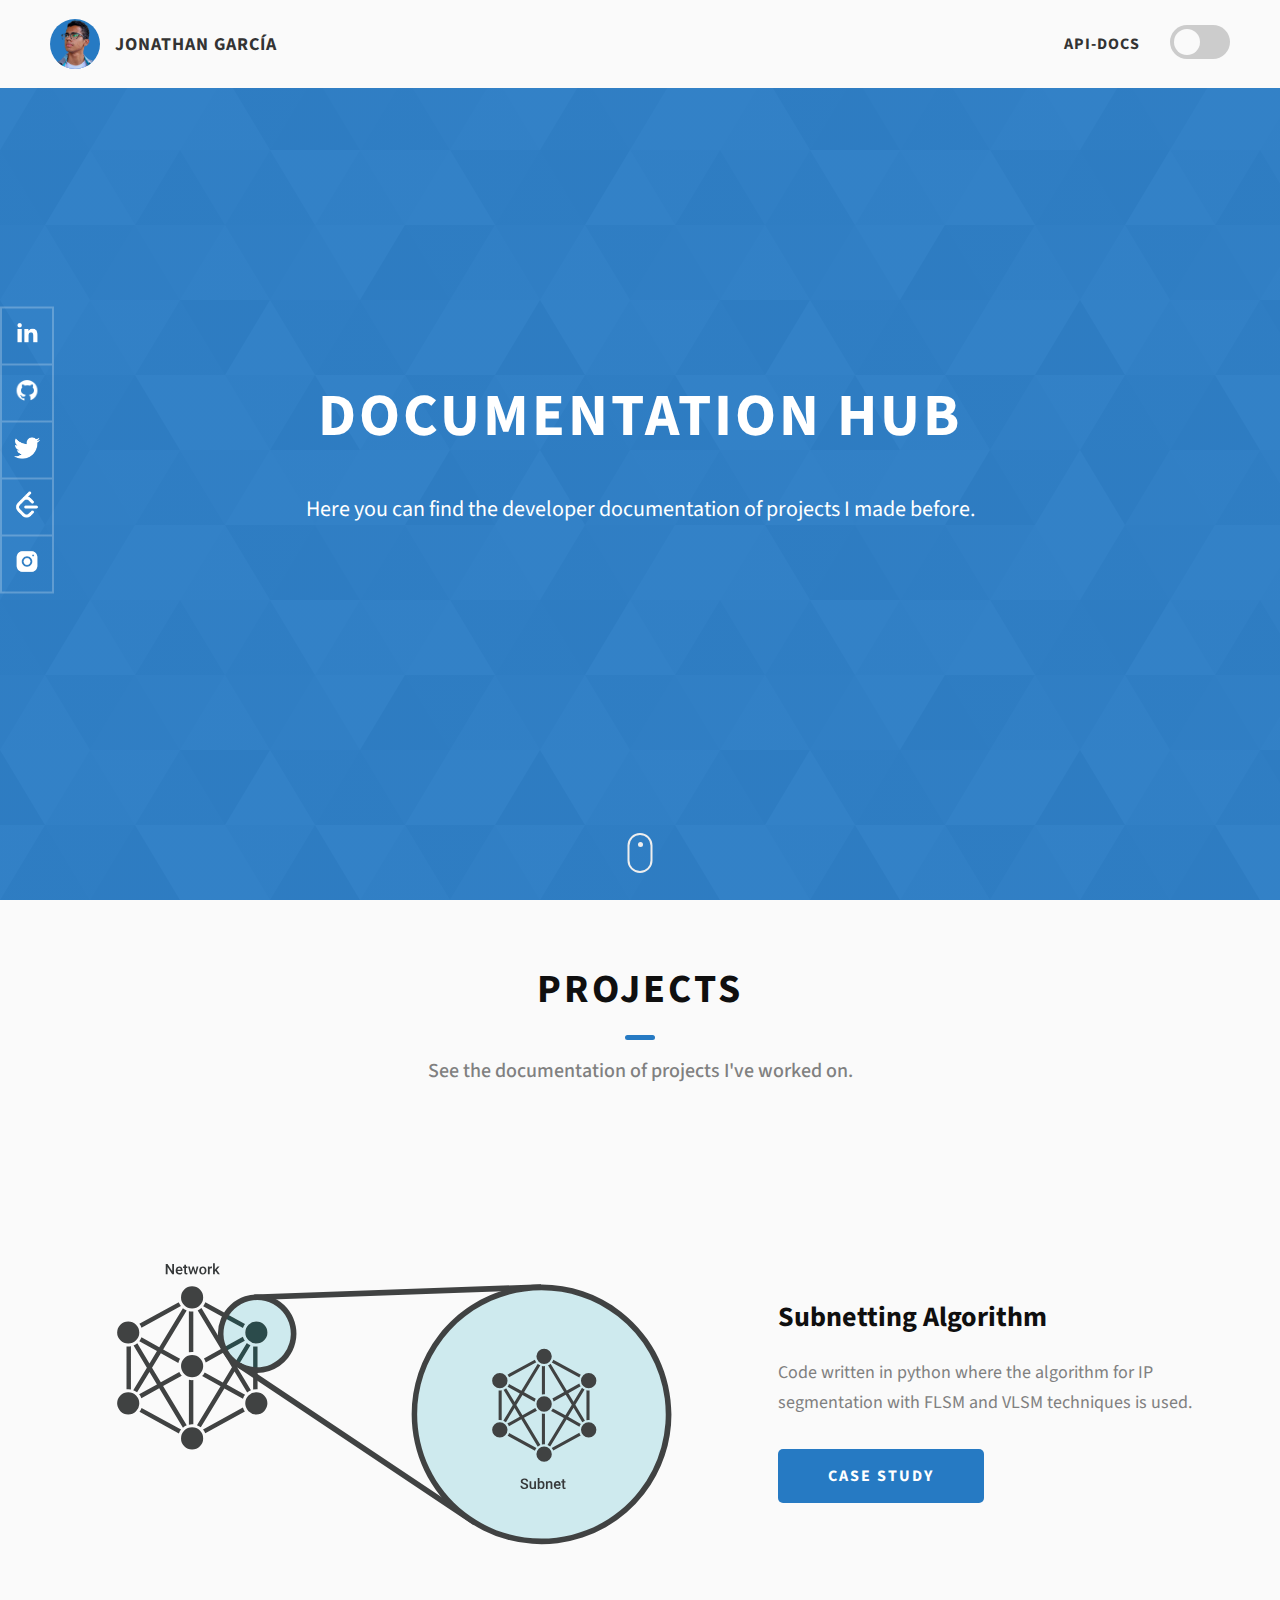
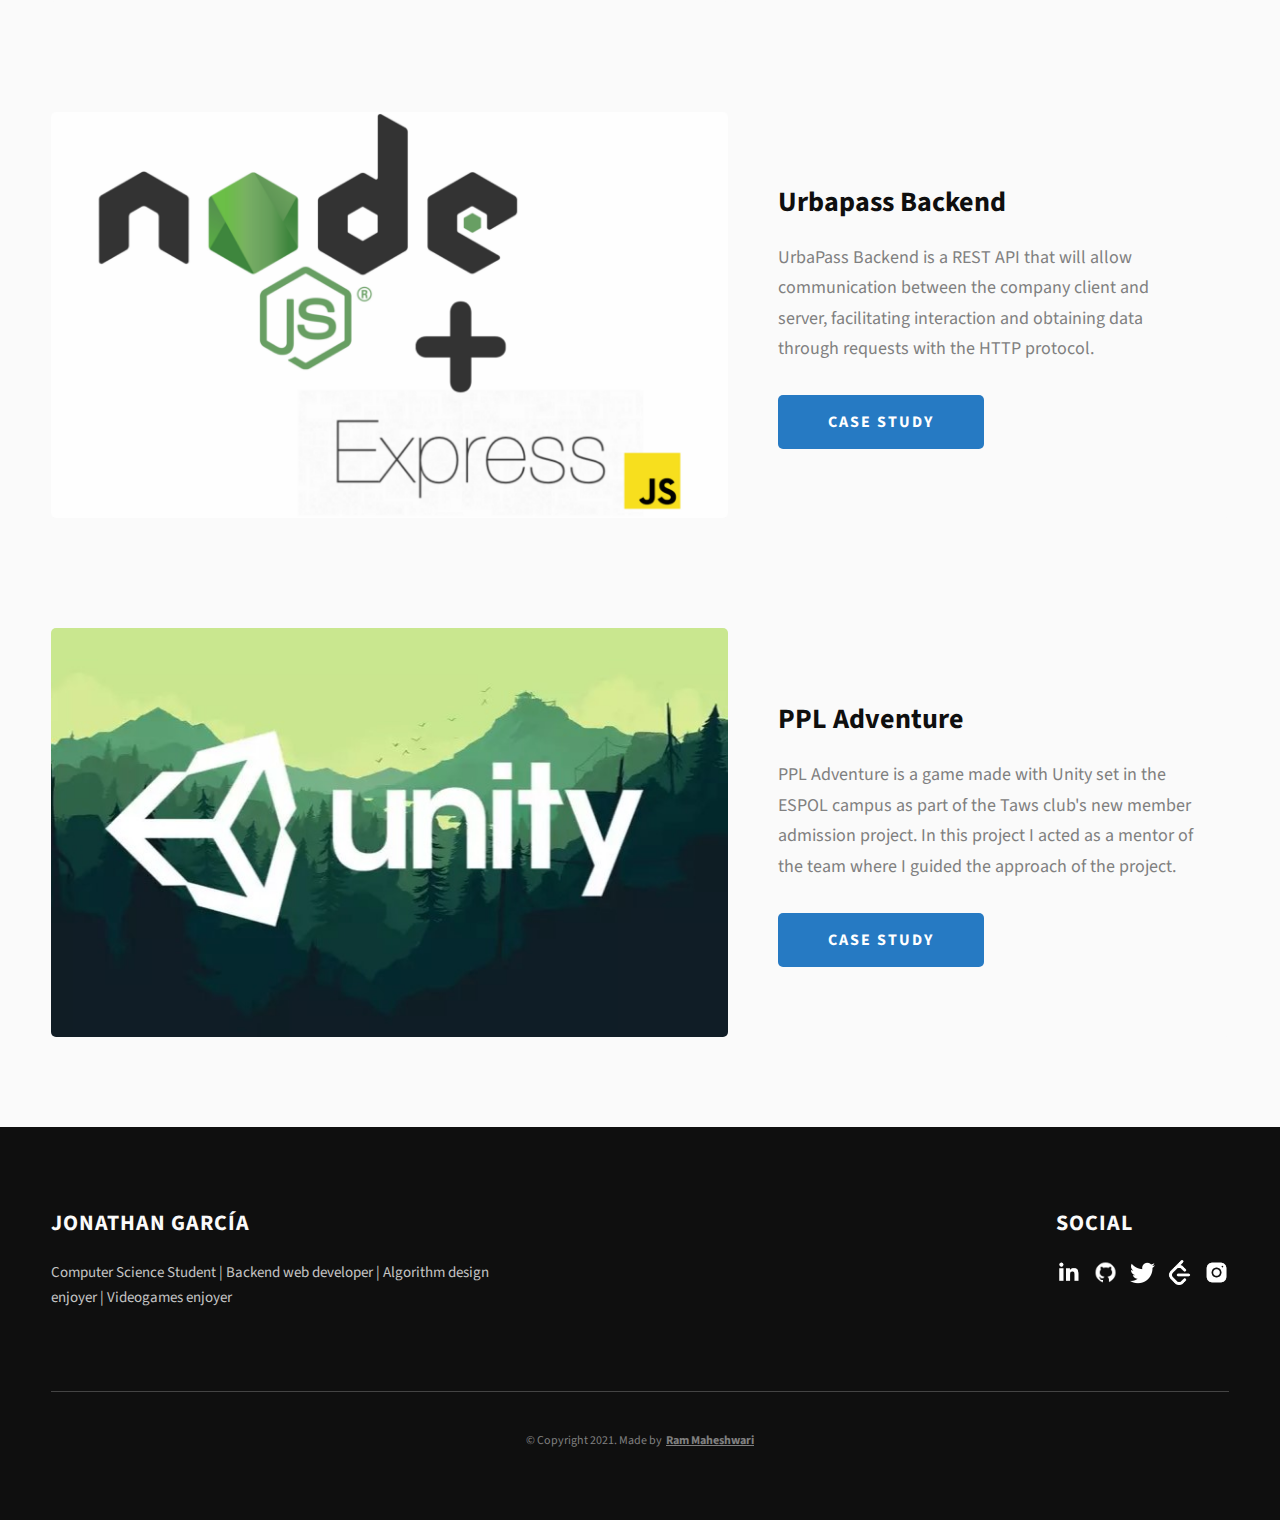
==== commit 0473b44c: "Added projects" ====
--- a/index.html
+++ b/index.html
@@ -116,7 +116,8 @@
         </span>
       </h2>
 
-      <div class="projects__row">
+      <div class="projects__content">
+        <div class="projects__row">
           <div class="projects__row-img-cont">
             <img src="./assets/projects-imgs/subnet-diagram.svg" alt="Software Screenshot" class="projects__row-img"
               loading="lazy" />
@@ -124,14 +125,12 @@
           <div class="projects__row-content">
             <h3 class="projects__row-content-title">Subnetting Algorithm</h3>
             <p class="projects__row-content-desc">
-              Code written in python where the algorithm for IP 
+              Code written in python where the algorithm for IP
               segmentation with FLSM and VLSM techniques is used.
             </p>
-            <a href="./views/subnetAPI.html" target="_blank" class="btn btn--med btn--theme dynamicBgClr">Documentation</a>
-          </div>
-        </div>
-
-      <!-- <div class="projects__content">
+            <a href="./views/subnetting-algorithm.html" class="btn btn--med btn--theme dynamicBgClr">Case Study</a>
+          </div>
+        </div>
         <div class="projects__row">
           <div class="projects__row-img-cont">
             <img src="./assets/projects-imgs/urbapass-back.png" alt="Software Screenshot" class="projects__row-img"
@@ -140,14 +139,14 @@
           <div class="projects__row-content">
             <h3 class="projects__row-content-title">Urbapass Backend</h3>
             <p class="projects__row-content-desc">
-              UrbaPass Backend is a REST API that will allow communication 
-              between the company client and server, facilitating interaction 
+              UrbaPass Backend is a REST API that will allow communication
+              between the company client and server, facilitating interaction
               and obtaining data through requests with the HTTP protocol.
             </p>
-            <a href="./projects/urbapass-backend.html" class="btn btn--med btn--theme dynamicBgClr">Documentation</a>
-          </div>
-        </div>
-        
+            <a href="./views/urbapass-backend.html" class="btn btn--med btn--theme dynamicBgClr">Case Study</a>
+          </div>
+        </div>
+
         <div class="projects__row">
           <div class="projects__row-img-cont">
             <img src="./assets/projects-imgs/unity.jpg" alt="Software Screenshot" class="projects__row-img"
@@ -156,15 +155,14 @@
           <div class="projects__row-content">
             <h3 class="projects__row-content-title">PPL Adventure</h3>
             <p class="projects__row-content-desc">
-              PPL Adventure is a game made with Unity set in the ESPOL campus 
-              as part of the Taws club's new member admission project. In this 
+              PPL Adventure is a game made with Unity set in the ESPOL campus
+              as part of the Taws club's new member admission project. In this
               project I acted as a mentor of the team where I guided the approach of the project.
             </p>
-            <a href="./projects/ppl-adventure.html" class="btn btn--med btn--theme dynamicBgClr">Documentation</a>
-          </div>
-        </div>
-      </div> -->
-    </div>
+            <a href="./views/ppl-adventure.html" class="btn btn--med btn--theme dynamicBgClr">Case Study</a>
+          </div>
+        </div>
+      </div>
   </section>
   <footer class="main-footer">
     <div class="main-container">
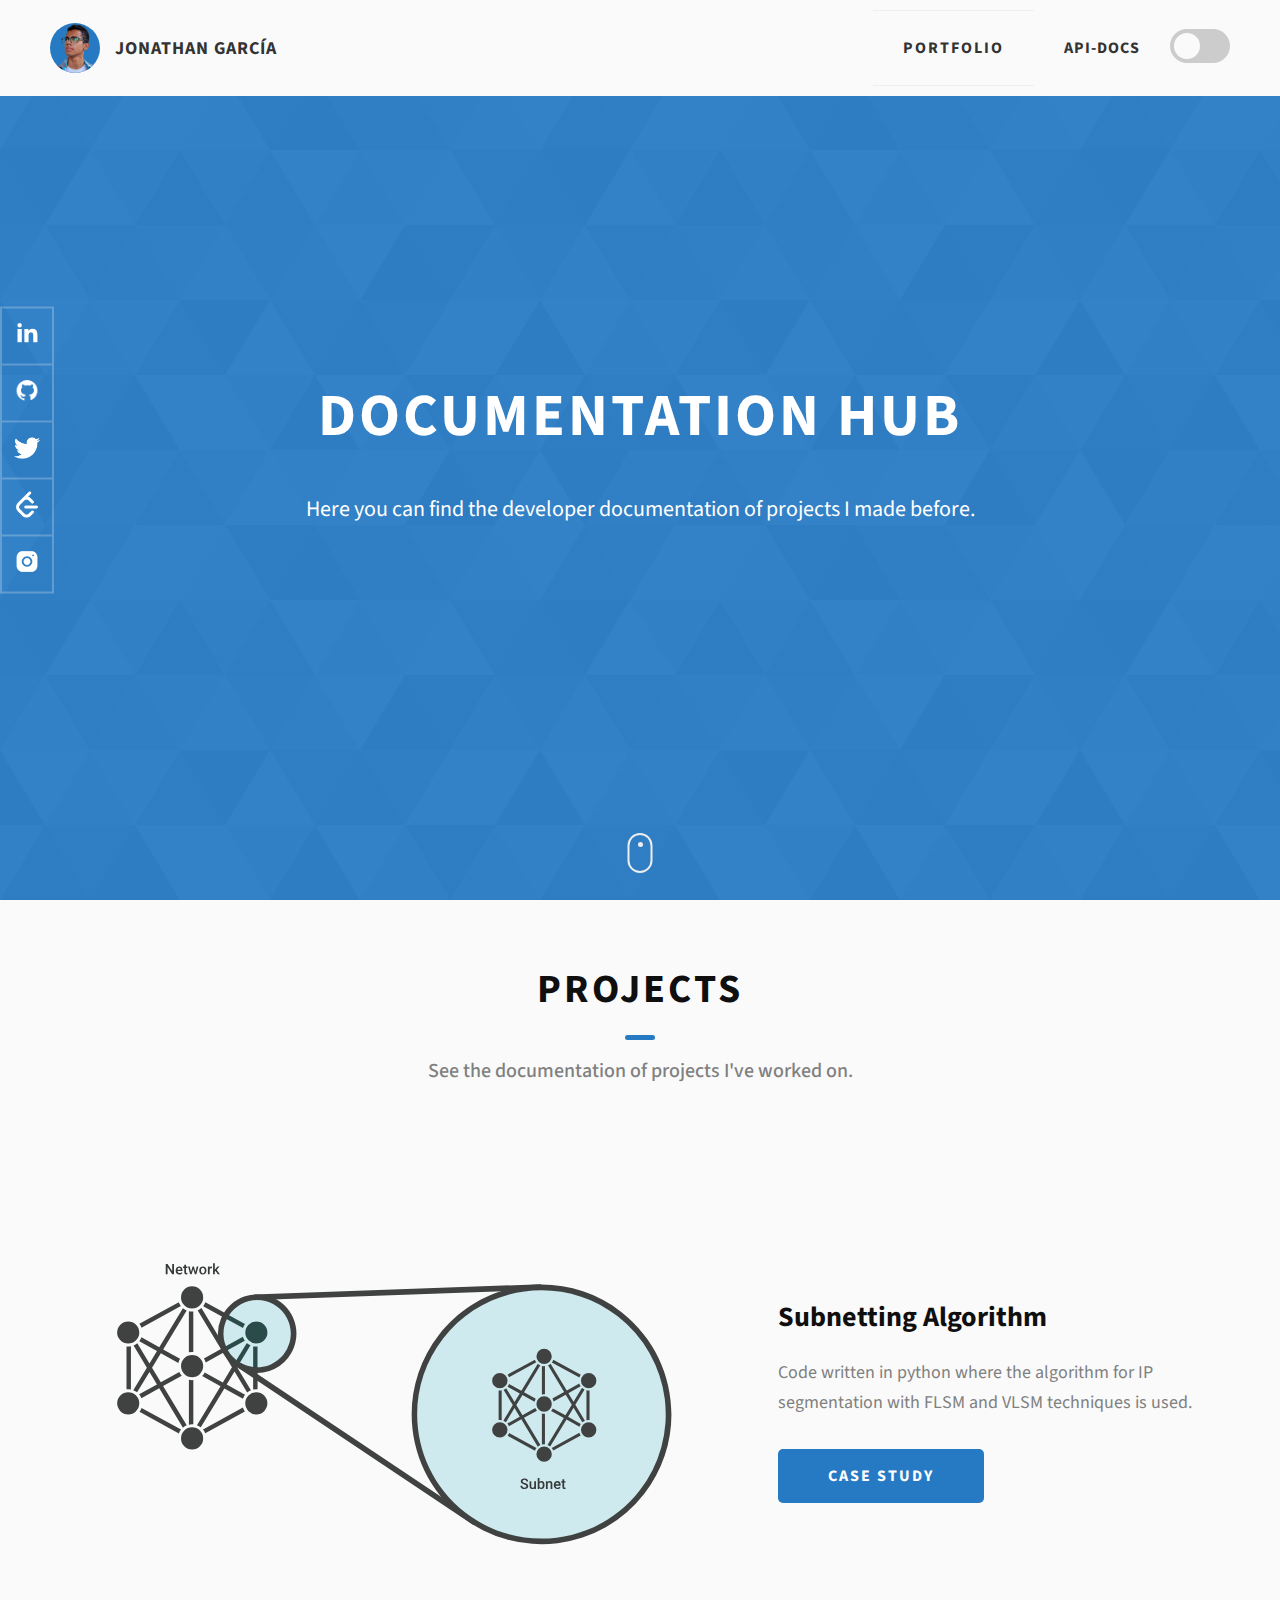
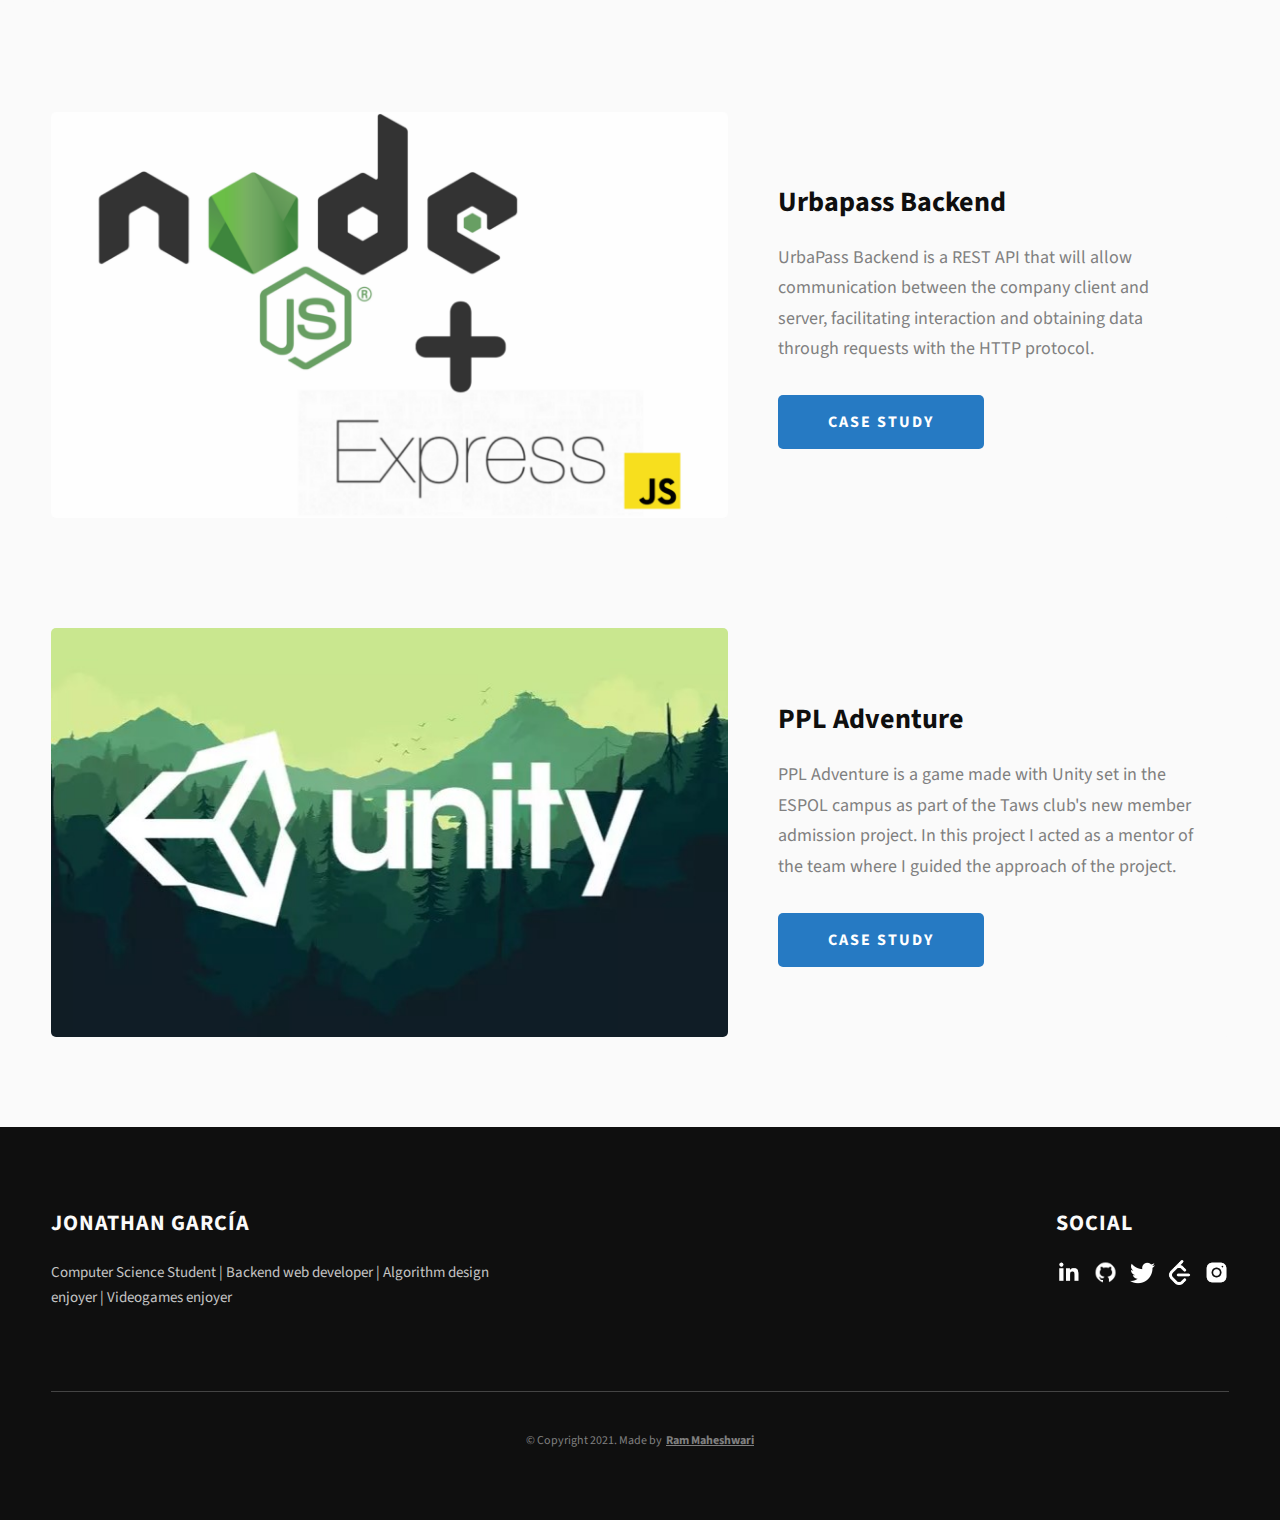
==== commit b5b68595: "Fixed connections" ====
--- a/index.html
+++ b/index.html
@@ -29,6 +29,9 @@
       </div>
       <div class="header__main">
         <ul class="header__links">
+          <li class="header__sm-menu-link">
+            <a href="https://elpitagoras14.github.io/"> Portfolio </a>
+          </li>
           <li class="header__link-wrapper">
             <a href="./index.html" class="header__link"> API-Docs </a>
           </li>
@@ -49,6 +52,9 @@
     <div class="header__sm-menu">
       <div class="header__sm-menu-content">
         <ul class="header__sm-menu-links">
+          <li class="header__sm-menu-link">
+            <a href="https://elpitagoras14.github.io/"> Portfolio </a>
+          </li>
           <li class="header__sm-menu-link">
             <a href="./index.html"> API-Docs </a>
           </li>
